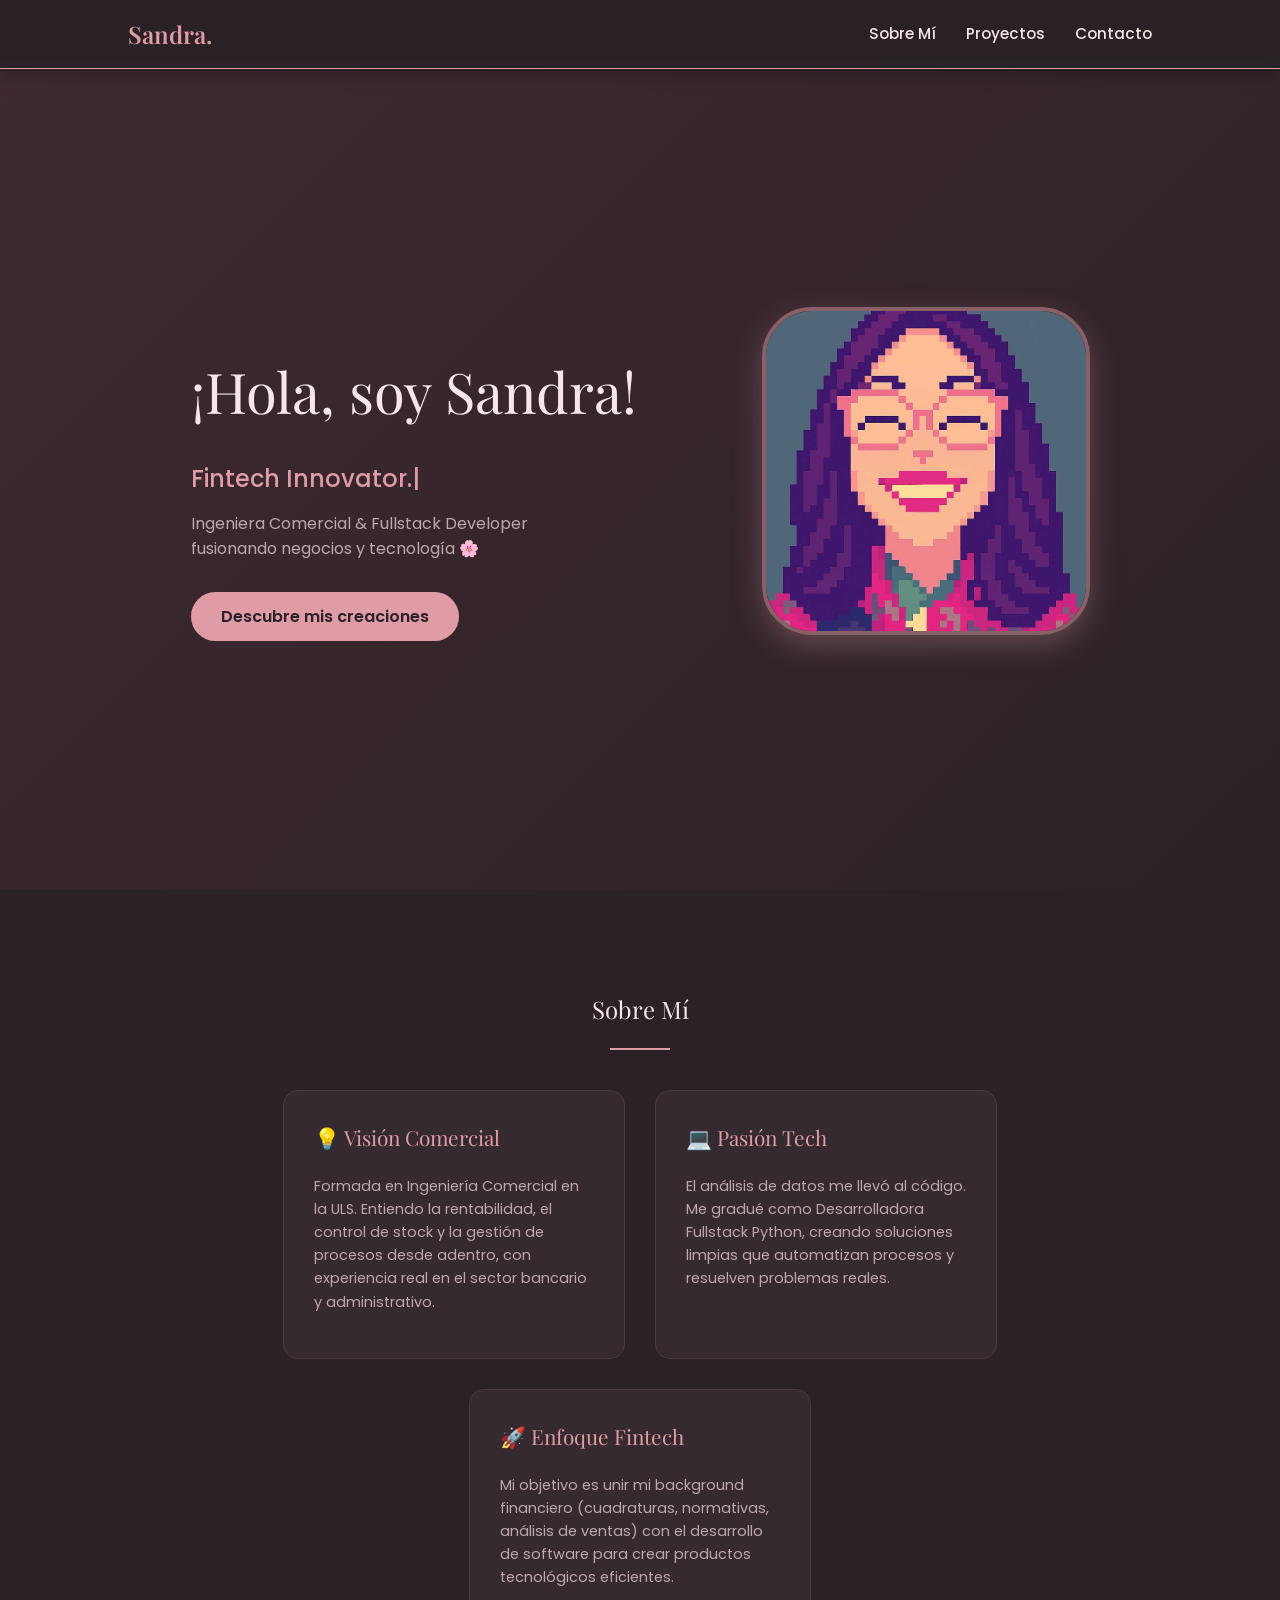
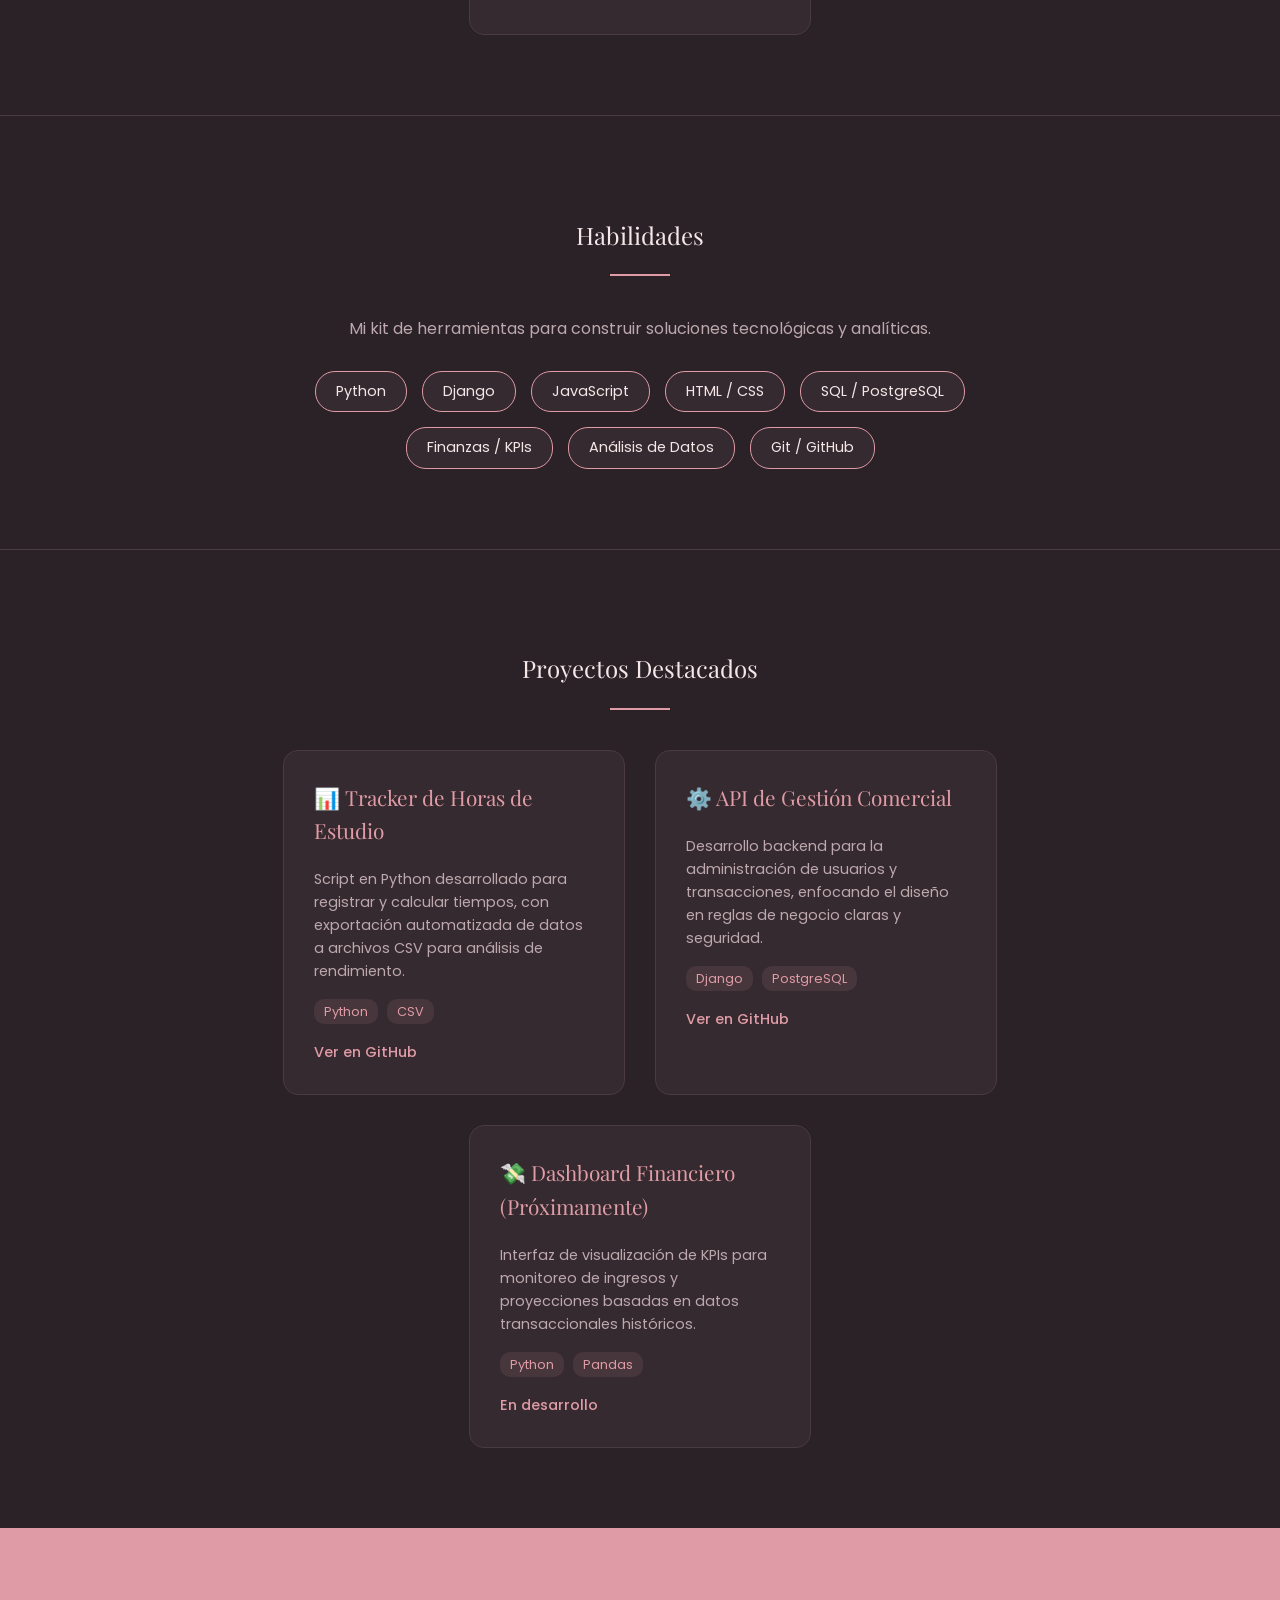
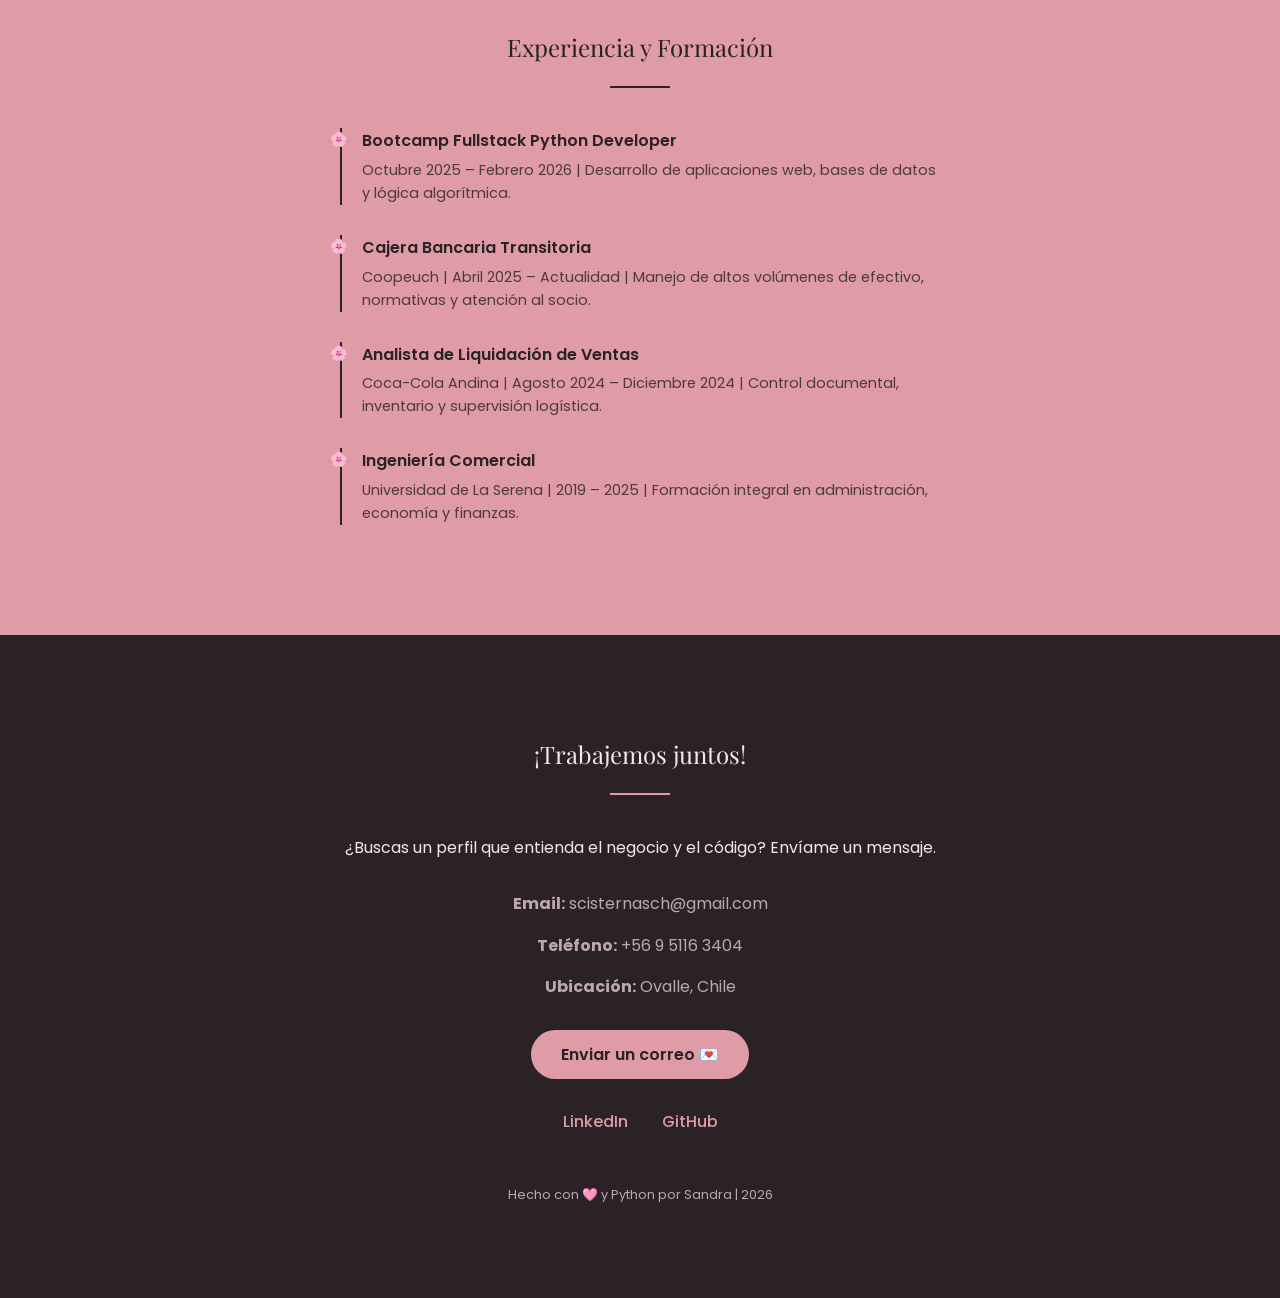
==== index.html @ 0f40a3d9 "portafolio actualizacion" ====
<!DOCTYPE html>
<html lang="es">
<head>
    <meta charset="UTF-8">
    <meta name="viewport" content="width=device-width, initial-scale=1.0">
    <title>Sandra Cisternas | Portafolio</title>
    <link rel="stylesheet" href="style.css">
    <link href="https://fonts.googleapis.com/css2?family=Playfair+Display:ital,wght@0,400;0,600;1,400&family=Poppins:wght@300;400;500&display=swap" rel="stylesheet">
</head>
<body>

    <nav class="navbar">
        <div class="nav-logo">Sandra.</div>
        <ul class="nav-links">
            <li><a href="#sobre-mi">Sobre Mí</a></li>
            <li><a href="#proyectos">Proyectos</a></li>
            <li><a href="#contacto">Contacto</a></li>
        </ul>
    </nav>

    <header class="hero">
        <div class="hero-text">
            <h1>¡Hola, soy Sandra!</h1>
            <p class="typewriter-container">
                <span id="typewriter-text"></span><span class="cursor">|</span>
            </p>
            <p class="subtitle">Ingeniera Comercial & Fullstack Developer fusionando negocios y tecnología 🌸</p>
            <a href="#proyectos" class="btn">Descubre mis creaciones</a>
        </div>
        <div class="hero-img-container">
            <img src="perfil github.jpg" alt="Sandra Pixel Art" class="hero-img">
        </div>
    </header>

    <section id="sobre-mi" class="about">
        <h2>Sobre Mí</h2>
        <div class="divider"></div>
        <div class="cards-container">
            <div class="card">
                <h3>💡 Visión Comercial</h3>
                <p>Formada en Ingeniería Comercial en la ULS. Entiendo la rentabilidad, el control de stock y la gestión de procesos desde adentro, con experiencia real en el sector bancario y administrativo.</p>
            </div>
            <div class="card">
                <h3>💻 Pasión Tech</h3>
                <p>El análisis de datos me llevó al código. Me gradué como Desarrolladora Fullstack Python, creando soluciones limpias que automatizan procesos y resuelven problemas reales.</p>
            </div>
            <div class="card">
                <h3>🚀 Enfoque Fintech</h3>
                <p>Mi objetivo es unir mi background financiero (cuadraturas, normativas, análisis de ventas) con el desarrollo de software para crear productos tecnológicos eficientes.</p>
            </div>
        </div>
    </section>

    <section class="skills">
        <h2>Habilidades</h2>
        <div class="divider"></div>
        <p class="skills-desc">Mi kit de herramientas para construir soluciones tecnológicas y analíticas.</p>
        <div class="tags-container">
            <span class="tag">Python</span>
            <span class="tag">Django</span>
            <span class="tag">JavaScript</span>
            <span class="tag">HTML / CSS</span>
            <span class="tag">SQL / PostgreSQL</span>
            <span class="tag">Finanzas / KPIs</span>
            <span class="tag">Análisis de Datos</span>
            <span class="tag">Git / GitHub</span>
        </div>
    </section>

    <section id="proyectos" class="projects">
        <h2>Proyectos Destacados</h2>
        <div class="divider"></div>
        <div class="cards-container">
            <div class="card project-card">
                <h3>📊 Tracker de Horas de Estudio</h3>
                <p>Script en Python desarrollado para registrar y calcular tiempos, con exportación automatizada de datos a archivos CSV para análisis de rendimiento.</p>
                <div class="tech-tags">
                    <span>Python</span> <span>CSV</span>
                </div>
                <a href="https://github.com/Sandriiwiis" target="_blank" class="btn-small">Ver en GitHub</a>
            </div>
            <div class="card project-card">
                <h3>⚙️ API de Gestión Comercial</h3>
                <p>Desarrollo backend para la administración de usuarios y transacciones, enfocando el diseño en reglas de negocio claras y seguridad.</p>
                <div class="tech-tags">
                    <span>Django</span> <span>PostgreSQL</span>
                </div>
                <a href="https://github.com/Sandriiwiis" target="_blank" class="btn-small">Ver en GitHub</a>
            </div>
            <div class="card project-card">
                <h3>💸 Dashboard Financiero (Próximamente)</h3>
                <p>Interfaz de visualización de KPIs para monitoreo de ingresos y proyecciones basadas en datos transaccionales históricos.</p>
                <div class="tech-tags">
                    <span>Python</span> <span>Pandas</span>
                </div>
                <a href="https://github.com/Sandriiwiis" target="_blank" class="btn-small">En desarrollo</a>
            </div>
        </div>
    </section>

    <section class="experience">
        <h2>Experiencia y Formación</h2>
        <div class="divider-light"></div>
        <div class="timeline">
            <div class="timeline-item">
                <h4>Bootcamp Fullstack Python Developer</h4>
                <p>Octubre 2025 – Febrero 2026 | Desarrollo de aplicaciones web, bases de datos y lógica algorítmica.</p>
            </div>
            <div class="timeline-item">
                <h4>Cajera Bancaria Transitoria</h4>
                <p>Coopeuch | Abril 2025 – Actualidad | Manejo de altos volúmenes de efectivo, normativas y atención al socio.</p>
            </div>
            <div class="timeline-item">
                <h4>Analista de Liquidación de Ventas</h4>
                <p>Coca-Cola Andina | Agosto 2024 – Diciembre 2024 | Control documental, inventario y supervisión logística.</p>
            </div>
            <div class="timeline-item">
                <h4>Ingeniería Comercial</h4>
                <p>Universidad de La Serena | 2019 – 2025 | Formación integral en administración, economía y finanzas.</p>
            </div>
        </div>
    </section>

    <section id="contacto" class="contact">
        <h2>¡Trabajemos juntos!</h2>
        <div class="divider"></div>
        <p>¿Buscas un perfil que entienda el negocio y el código? Envíame un mensaje.</p>
        <div class="contact-info">
            <p><strong>Email:</strong> scisternasch@gmail.com</p>
            <p><strong>Teléfono:</strong> +56 9 5116 3404</p>
            <p><strong>Ubicación:</strong> Ovalle, Chile</p>
        </div>
        <a href="mailto:scisternasch@gmail.com" class="btn">Enviar un correo 💌</a>
        
        <div class="social-links">
            <a href="https://www.linkedin.com/in/sandra-cisternas-chinga-566505119/" target="_blank">LinkedIn</a>
            <a href="https://github.com/Sandriiwiis" target="_blank">GitHub</a>
        </div>
        <p class="footer-note">Hecho con 🩷 y Python por Sandra | 2026</p>
    </section>

    <script src="script.js"></script>
</body>
</html>
---- style.css ----
/* Paleta de colores inspirada en la referencia */
:root {
    --bg-dark: #2a2226; /* Fondo principal oscuro */
    --bg-section: #352a2f; /* Fondo de tarjetas */
    --bg-pink: #df9ba6; /* Rosado pastel para secciones destacadas */
    --text-light: #f5e6e8;
    --text-muted: #bda8ae;
    --primary: #df9ba6;
    --primary-hover: #c9828d;
}

body {
    margin: 0;
    font-family: 'Poppins', sans-serif;
    background-color: var(--bg-dark);
    color: var(--text-light);
    line-height: 1.6;
}

h1, h2, h3 {
    font-family: 'Playfair Display', serif;
    font-weight: 400;
}

.divider {
    width: 60px;
    height: 2px;
    background-color: var(--primary);
    margin: 10px auto 40px;
}

.divider-light {
    width: 60px;
    height: 2px;
    background-color: var(--bg-dark);
    margin: 10px auto 40px;
}

/* Barra de Navegación */
.navbar {
    display: flex;
    justify-content: space-between;
    align-items: center;
    padding: 15px 10%;
    background-color: rgba(42, 34, 38, 0.95); 
    position: fixed; 
    top: 0;
    left: 0;
    width: 100%;
    box-sizing: border-box;
    z-index: 1000; 
    box-shadow: 0 4px 15px rgba(0, 0, 0, 0.3);
    border-bottom: 1px solid var(--primary); 
}

.nav-logo {
    font-family: 'Playfair Display', serif;
    font-size: 1.5em;
    color: var(--primary);
    font-weight: 600;
}

.nav-links {
    list-style: none;
    display: flex;
    gap: 30px;
    margin: 0;
    padding: 0;
}

.nav-links a {
    color: var(--text-light);
    text-decoration: none;
    font-weight: 500;
    transition: color 0.3s;
    font-size: 0.95em;
}

.nav-links a:hover {
    color: var(--primary);
}

/* Hero Section (Unificado con el margen para la barra) */
.hero {
    margin-top: 60px; /* Evita que la barra tape el contenido */
    display: flex;
    justify-content: space-around;
    align-items: center;
    padding: 100px 10%;
    background: linear-gradient(135deg, #402931 0%, var(--bg-dark) 100%);
    min-height: 70vh;
}

.hero-text h1 {
    font-size: 3.5em;
    margin-bottom: 10px;
}

.typewriter-container {
    font-size: 1.5em;
    color: var(--primary);
    font-weight: 500;
    margin-bottom: 10px;
    height: 35px; 
}

.cursor {
    animation: blink 0.8s infinite;
}

@keyframes blink {
    0%, 100% { opacity: 1; }
    50% { opacity: 0; }
}

.subtitle {
    color: var(--text-muted);
    margin-bottom: 30px;
    max-width: 400px;
}

/* Imagen de la hero con efecto redondeado "cute" */
.hero-img {
    width: 320px; 
    height: 320px; 
    border-radius: 50px; 
    box-shadow: 0 10px 30px rgba(223, 155, 166, 0.3);
    border: 4px solid #df9ba680; 
    object-fit: cover; 
    transition: transform 0.3s ease, box-shadow 0.3s ease;
}

.hero-img:hover {
    transform: scale(1.03); 
    box-shadow: 0 15px 40px rgba(223, 155, 166, 0.5); 
}

.btn {
    background-color: var(--primary);
    color: var(--bg-dark);
    padding: 12px 30px;
    text-decoration: none;
    border-radius: 25px;
    font-weight: 600;
    transition: background 0.3s;
    display: inline-block;
}

.btn:hover { background-color: var(--primary-hover); }

/* Layout de Tarjetas Común */
section {
    padding: 80px 10%;
    text-align: center;
}

.cards-container {
    display: flex;
    gap: 30px;
    justify-content: center;
    flex-wrap: wrap;
}

.card {
    background-color: var(--bg-section);
    padding: 30px;
    border-radius: 15px;
    width: 280px;
    border: 1px solid #4a3a41;
    text-align: left;
    transition: transform 0.3s;
}

.card:hover { transform: translateY(-5px); }
.card h3 { color: var(--primary); font-size: 1.3em; margin-top: 0; }
.card p { color: var(--text-muted); font-size: 0.9em; }

/* Skills */
.skills { border-top: 1px solid #4a3a41; border-bottom: 1px solid #4a3a41; }
.skills-desc { color: var(--text-muted); margin-bottom: 30px; }
.tags-container {
    display: flex;
    justify-content: center;
    gap: 15px;
    flex-wrap: wrap;
    max-width: 800px;
    margin: 0 auto;
}
.tag {
    background-color: var(--bg-section);
    border: 1px solid var(--primary);
    color: var(--text-light);
    padding: 8px 20px;
    border-radius: 20px;
    font-size: 0.9em;
}

/* Proyectos (usa estilos de .card) */
.tech-tags { margin: 15px 0; }
.tech-tags span {
    font-size: 0.8em;
    color: var(--primary);
    background: rgba(223, 155, 166, 0.1);
    padding: 4px 10px;
    border-radius: 10px;
    margin-right: 5px;
}
.btn-small { color: var(--primary); text-decoration: none; font-weight: 500; font-size: 0.9em; }
.btn-small:hover { text-decoration: underline; }

/* Experiencia (Pink Background) */
.experience {
    background-color: var(--bg-pink);
    color: var(--bg-dark);
}
.experience h2 { color: var(--bg-dark); }
.timeline {
    max-width: 600px;
    margin: 0 auto;
    text-align: left;
}
.timeline-item {
    border-left: 2px solid var(--bg-dark);
    padding-left: 20px;
    position: relative;
    margin-bottom: 30px;
}
.timeline-item::before {
    content: '🌸';
    position: absolute;
    left: -12px;
    top: 0;
    font-size: 14px;
}
.timeline-item h4 { margin: 0 0 5px; font-family: 'Poppins', sans-serif; font-weight: 600; }
.timeline-item p { margin: 0; font-size: 0.9em; opacity: 0.8; }

/* Contacto */
.contact-info { margin: 30px 0; color: var(--text-muted); }
.social-links { margin: 30px 0; }
.social-links a {
    color: var(--primary);
    text-decoration: none;
    margin: 0 15px;
    font-weight: 500;
}
.footer-note { font-size: 0.8em; color: var(--text-muted); margin-top: 50px; }

/* Responsive básico */
@media (max-width: 768px) {
    .hero { flex-direction: column; text-align: center; }
    .hero-text { margin-bottom: 40px; }
    .hero-img { width: 200px; height: 200px; }
}
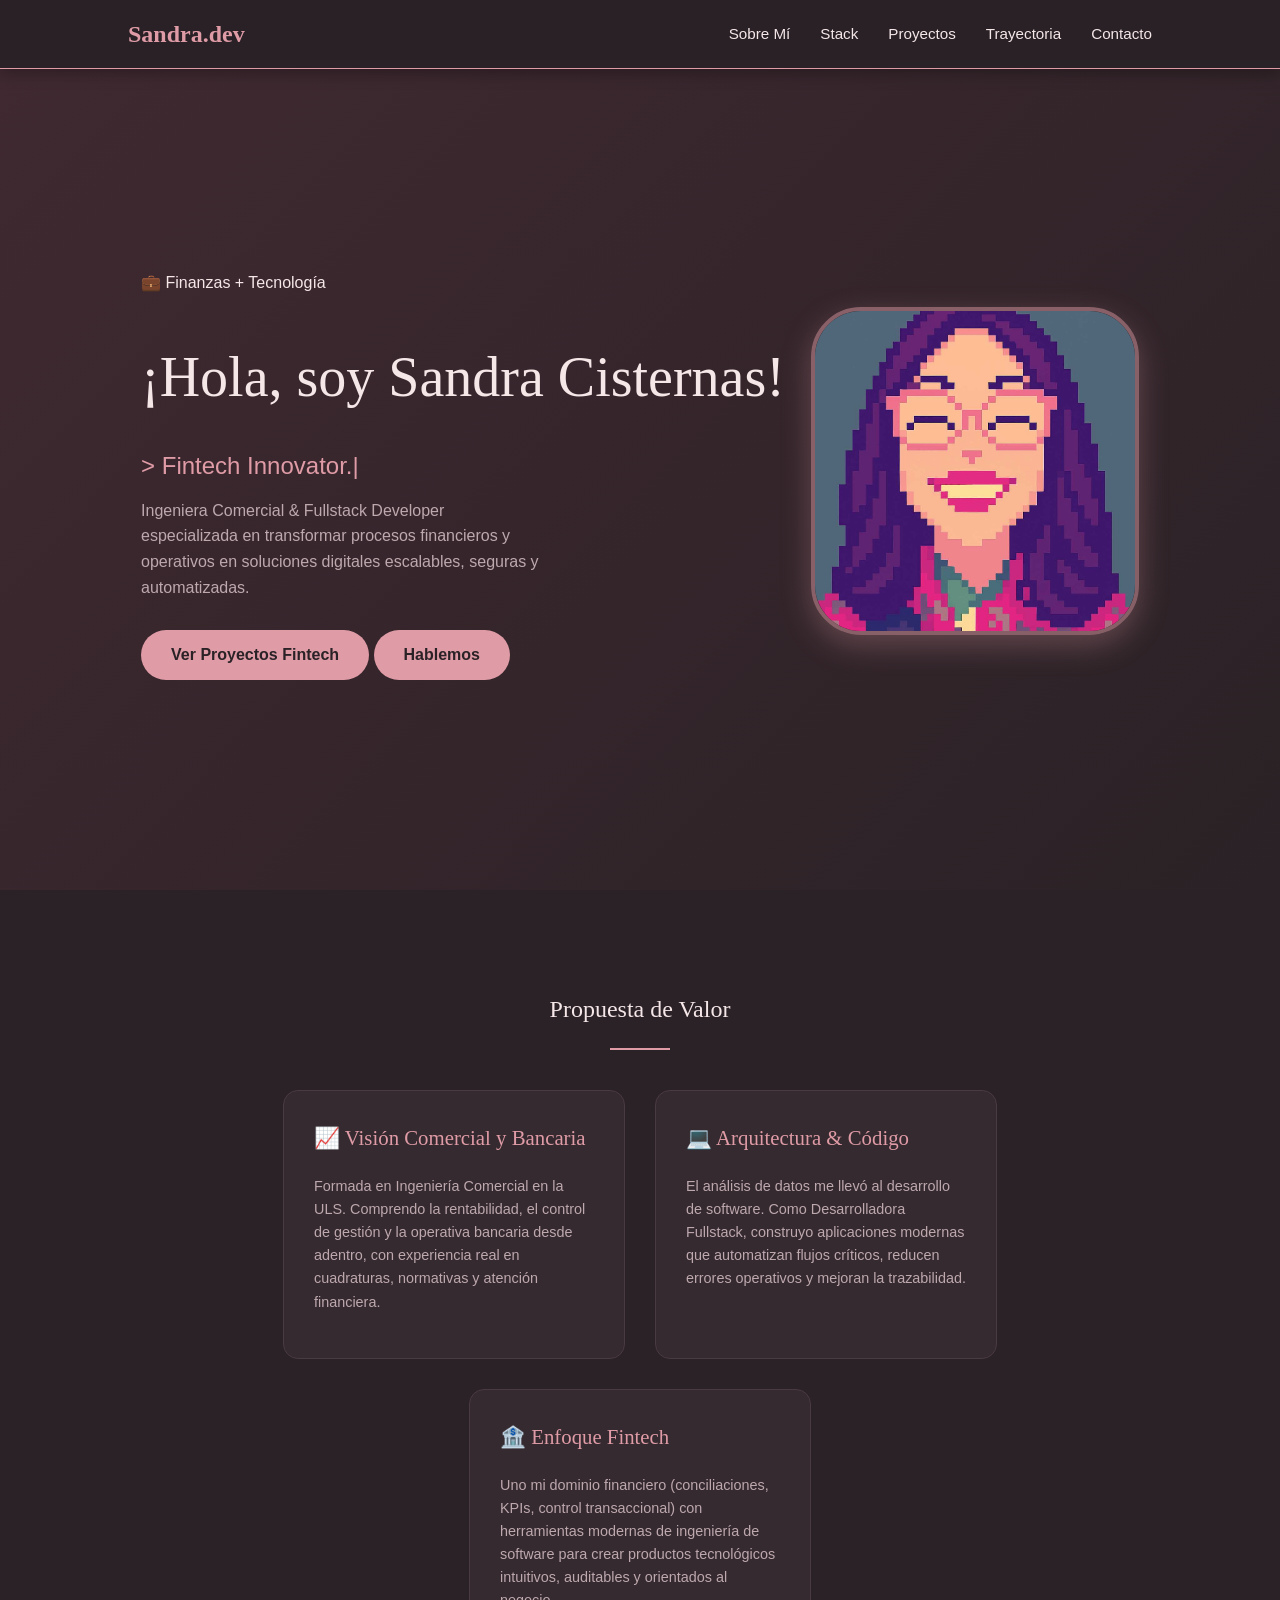
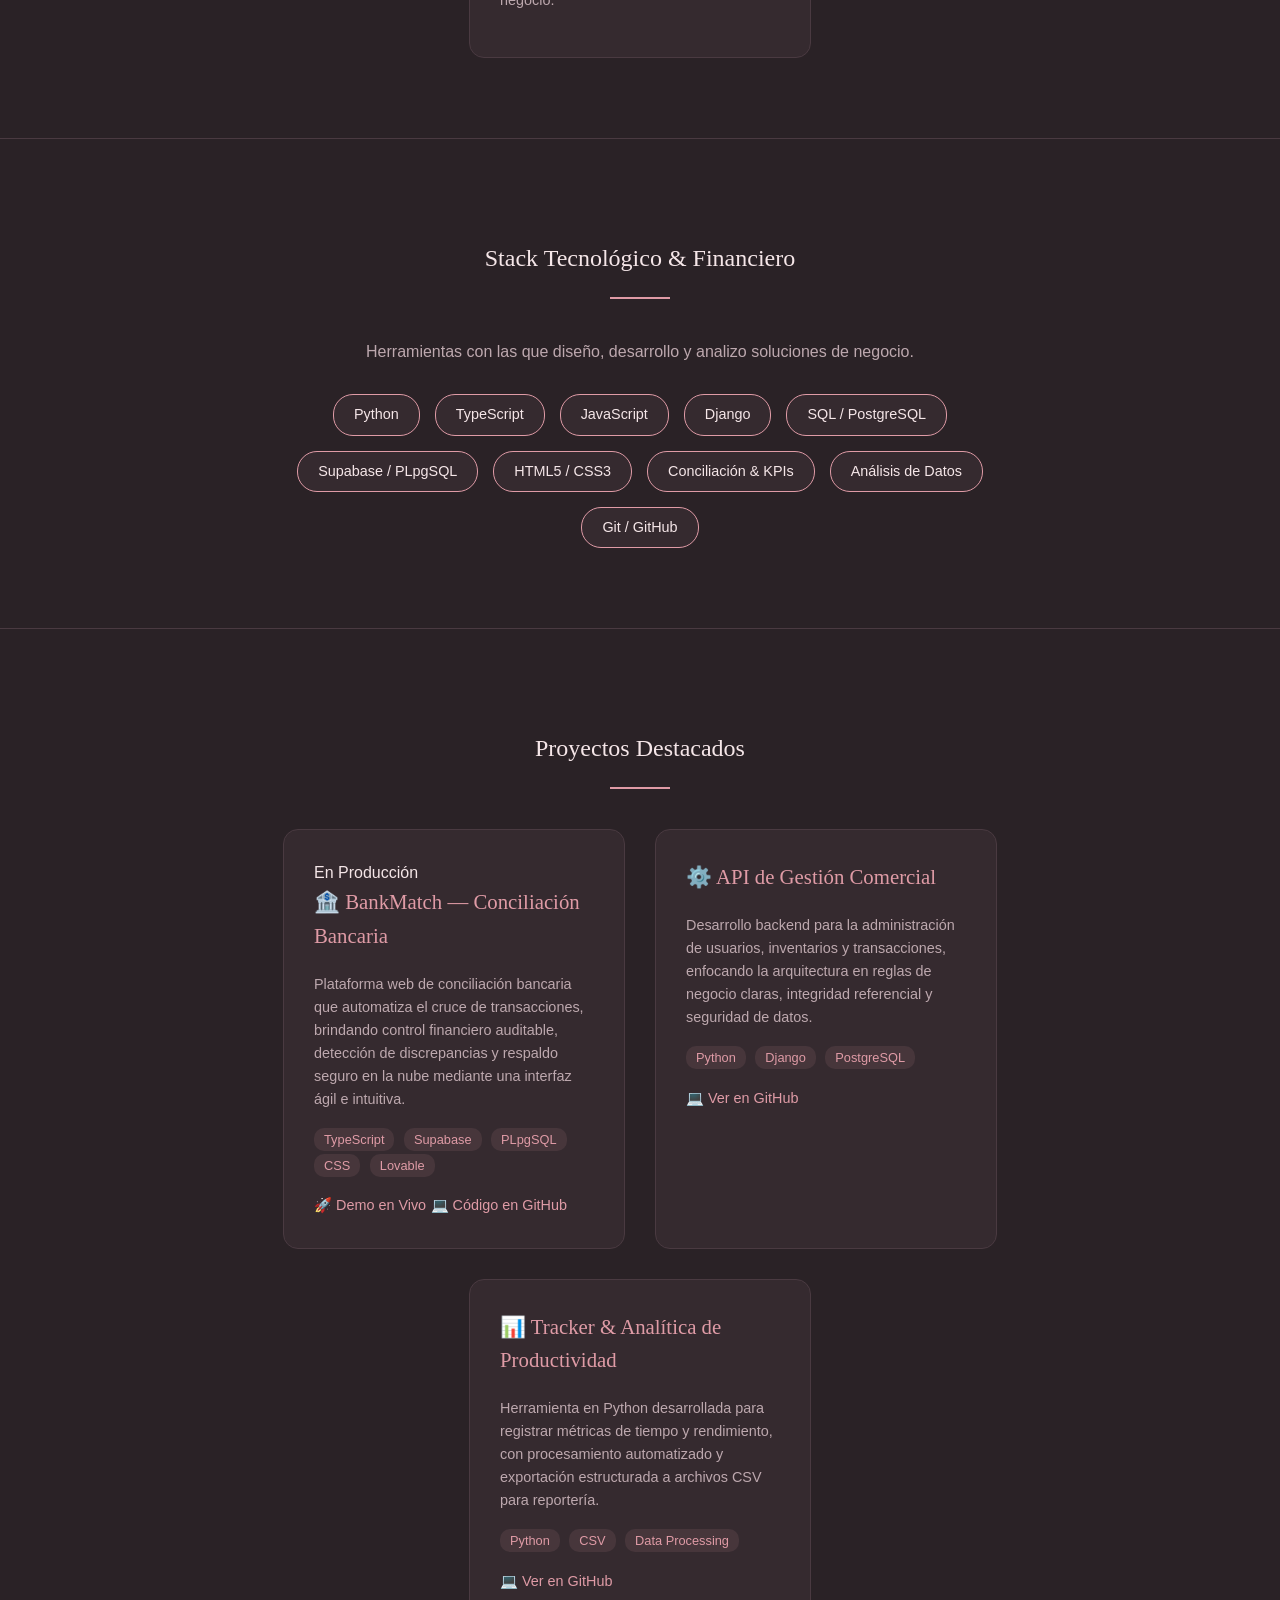
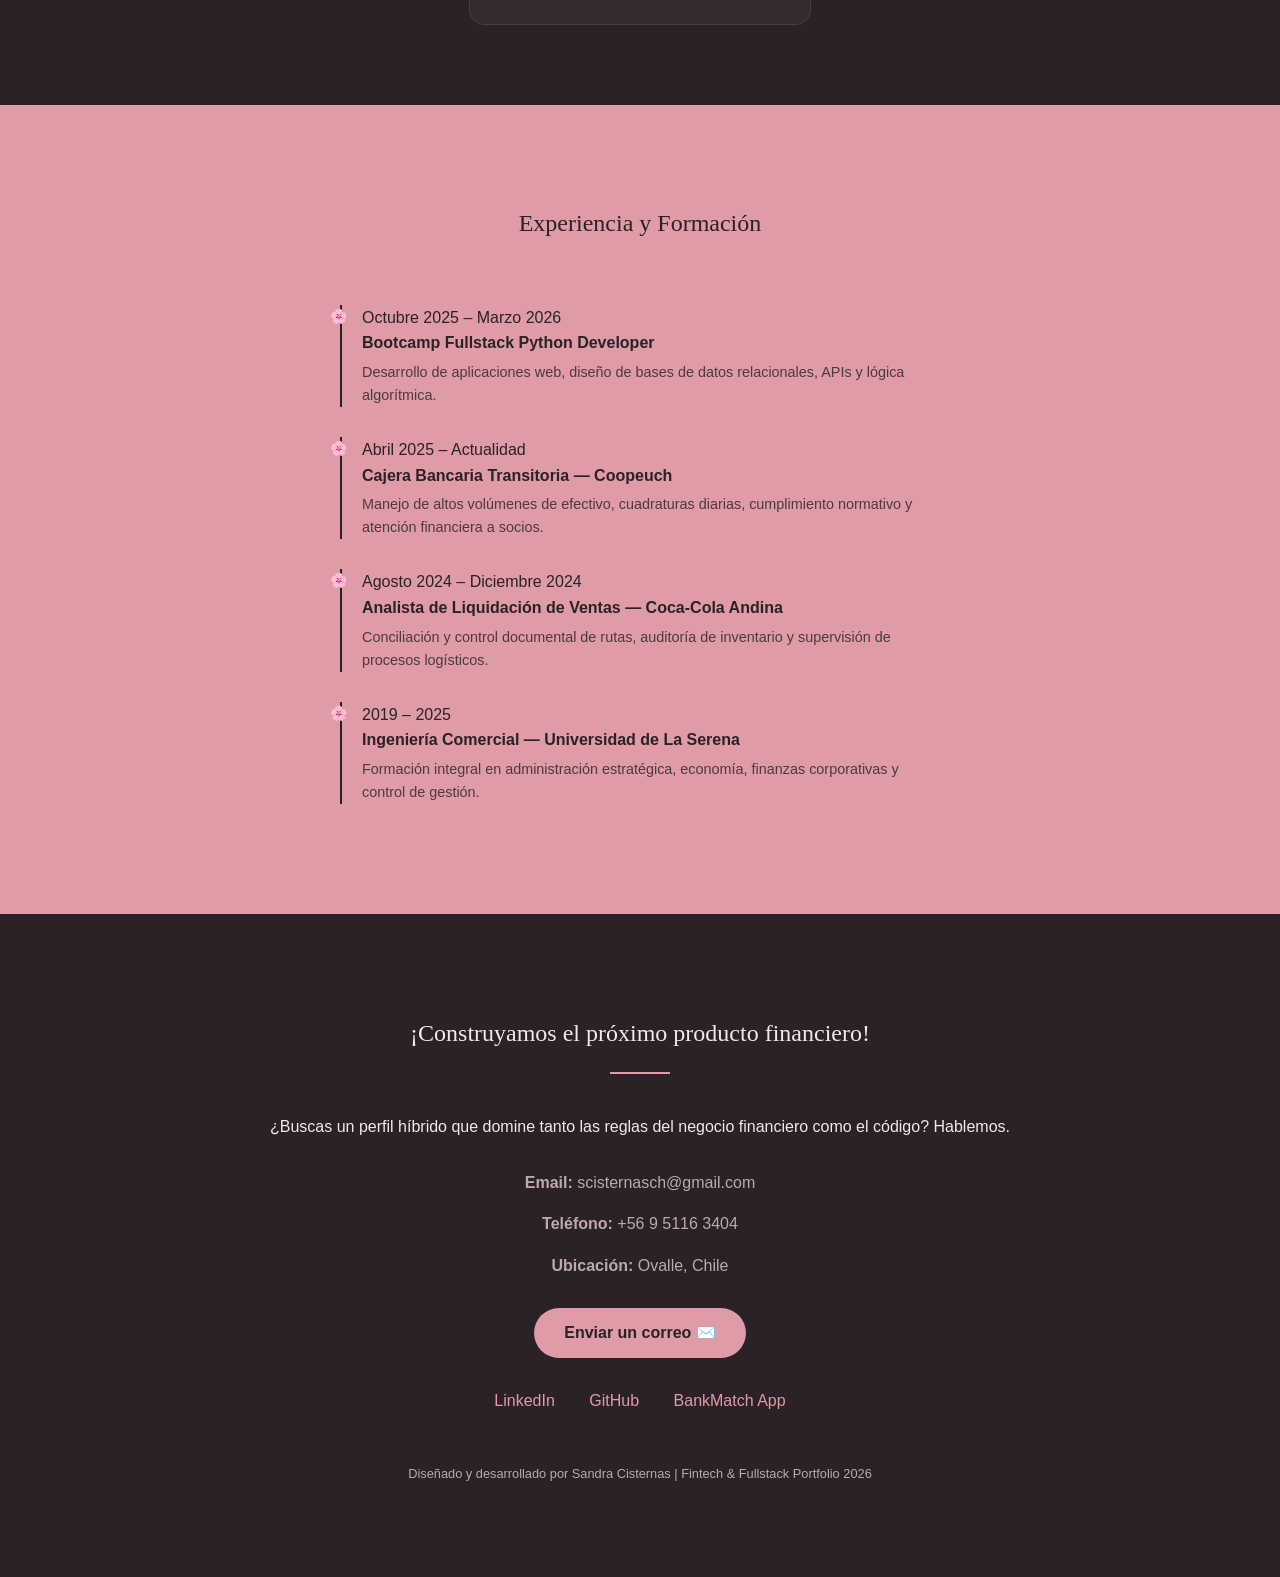
==== commit 1e4dd163: "Revise portfolio content and structure for clarity Updated the portfolio to reflect a focus on Finte" ====
--- a/index.html
+++ b/index.html
@@ -3,65 +3,73 @@
 <head>
     <meta charset="UTF-8">
     <meta name="viewport" content="width=device-width, initial-scale=1.0">
-    <title>Sandra Cisternas | Portafolio</title>
+    <title>Sandra Cisternas | Fintech & Fullstack Developer</title>
     <link rel="stylesheet" href="style.css">
-    <link href="https://fonts.googleapis.com/css2?family=Playfair+Display:ital,wght@0,400;0,600;1,400&family=Poppins:wght@300;400;500&display=swap" rel="stylesheet">
+    <link href="https://fonts.googleapis.com/css2?family=JetBrains+Mono:wght@400;500&family=Plus+Jakarta+Sans:wght@300;400;500;600;700&display=swap" rel="stylesheet">
 </head>
 <body>
 
     <nav class="navbar">
-        <div class="nav-logo">Sandra.</div>
+        <div class="nav-logo">Sandra<span>.dev</span></div>
         <ul class="nav-links">
             <li><a href="#sobre-mi">Sobre Mí</a></li>
+            <li><a href="#habilidades">Stack</a></li>
             <li><a href="#proyectos">Proyectos</a></li>
-            <li><a href="#contacto">Contacto</a></li>
+            <li><a href="#experiencia">Trayectoria</a></li>
+            <li><a href="#contacto" class="nav-cta">Contacto</a></li>
         </ul>
     </nav>
 
     <header class="hero">
         <div class="hero-text">
-            <h1>¡Hola, soy Sandra!</h1>
+            <span class="hero-badge">💼 Finanzas + Tecnología</span>
+            <h1>¡Hola, soy Sandra Cisternas!</h1>
             <p class="typewriter-container">
-                <span id="typewriter-text"></span><span class="cursor">|</span>
+                <span class="prompt">&gt;</span> <span id="typewriter-text"></span><span class="cursor">|</span>
             </p>
-            <p class="subtitle">Ingeniera Comercial & Fullstack Developer fusionando negocios y tecnología 🌸</p>
-            <a href="#proyectos" class="btn">Descubre mis creaciones</a>
+            <p class="subtitle">Ingeniera Comercial & Fullstack Developer especializada en transformar procesos financieros y operativos en soluciones digitales escalables, seguras y automatizadas.</p>
+            <div class="hero-buttons">
+                <a href="#proyectos" class="btn btn-primary">Ver Proyectos Fintech</a>
+                <a href="#contacto" class="btn btn-outline">Hablemos</a>
+            </div>
         </div>
         <div class="hero-img-container">
-            <img src="perfil github.jpg" alt="Sandra Pixel Art" class="hero-img">
+            <img src="perfil github.jpg" alt="Sandra Cisternas" class="hero-img">
         </div>
     </header>
 
     <section id="sobre-mi" class="about">
-        <h2>Sobre Mí</h2>
+        <h2>Propuesta de Valor</h2>
         <div class="divider"></div>
         <div class="cards-container">
             <div class="card">
-                <h3>💡 Visión Comercial</h3>
-                <p>Formada en Ingeniería Comercial en la ULS. Entiendo la rentabilidad, el control de stock y la gestión de procesos desde adentro, con experiencia real en el sector bancario y administrativo.</p>
+                <h3>📈 Visión Comercial y Bancaria</h3>
+                <p>Formada en Ingeniería Comercial en la ULS. Comprendo la rentabilidad, el control de gestión y la operativa bancaria desde adentro, con experiencia real en cuadraturas, normativas y atención financiera.</p>
             </div>
             <div class="card">
-                <h3>💻 Pasión Tech</h3>
-                <p>El análisis de datos me llevó al código. Me gradué como Desarrolladora Fullstack Python, creando soluciones limpias que automatizan procesos y resuelven problemas reales.</p>
+                <h3>💻 Arquitectura & Código</h3>
+                <p>El análisis de datos me llevó al desarrollo de software. Como Desarrolladora Fullstack, construyo aplicaciones modernas que automatizan flujos críticos, reducen errores operativos y mejoran la trazabilidad.</p>
             </div>
             <div class="card">
-                <h3>🚀 Enfoque Fintech</h3>
-                <p>Mi objetivo es unir mi background financiero (cuadraturas, normativas, análisis de ventas) con el desarrollo de software para crear productos tecnológicos eficientes.</p>
+                <h3>🏦 Enfoque Fintech</h3>
+                <p>Uno mi dominio financiero (conciliaciones, KPIs, control transaccional) con herramientas modernas de ingeniería de software para crear productos tecnológicos intuitivos, auditables y orientados al negocio.</p>
             </div>
         </div>
     </section>
 
-    <section class="skills">
-        <h2>Habilidades</h2>
+    <section id="habilidades" class="skills">
+        <h2>Stack Tecnológico & Financiero</h2>
         <div class="divider"></div>
-        <p class="skills-desc">Mi kit de herramientas para construir soluciones tecnológicas y analíticas.</p>
+        <p class="skills-desc">Herramientas con las que diseño, desarrollo y analizo soluciones de negocio.</p>
         <div class="tags-container">
             <span class="tag">Python</span>
+            <span class="tag">TypeScript</span>
+            <span class="tag">JavaScript</span>
             <span class="tag">Django</span>
-            <span class="tag">JavaScript</span>
-            <span class="tag">HTML / CSS</span>
             <span class="tag">SQL / PostgreSQL</span>
-            <span class="tag">Finanzas / KPIs</span>
+            <span class="tag">Supabase / PLpgSQL</span>
+            <span class="tag">HTML5 / CSS3</span>
+            <span class="tag">Conciliación & KPIs</span>
             <span class="tag">Análisis de Datos</span>
             <span class="tag">Git / GitHub</span>
         </div>
@@ -71,74 +79,102 @@
         <h2>Proyectos Destacados</h2>
         <div class="divider"></div>
         <div class="cards-container">
-            <div class="card project-card">
-                <h3>📊 Tracker de Horas de Estudio</h3>
-                <p>Script en Python desarrollado para registrar y calcular tiempos, con exportación automatizada de datos a archivos CSV para análisis de rendimiento.</p>
+            
+            <!-- Proyecto Principal: BankMatch -->
+            <div class="card project-card featured-project">
+                <div class="project-badge">En Producción</div>
+                <h3>🏦 BankMatch — Conciliación Bancaria</h3>
+                <p>Plataforma web de conciliación bancaria que automatiza el cruce de transacciones, brindando control financiero auditable, detección de discrepancias y respaldo seguro en la nube mediante una interfaz ágil e intuitiva.</p>
                 <div class="tech-tags">
-                    <span>Python</span> <span>CSV</span>
+                    <span>TypeScript</span>
+                    <span>Supabase</span>
+                    <span>PLpgSQL</span>
+                    <span>CSS</span>
+                    <span>Lovable</span>
                 </div>
-                <a href="https://github.com/Sandriiwiis" target="_blank" class="btn-small">Ver en GitHub</a>
+                <div class="project-links">
+                    <a href="https://bankmatch.lovable.app/" target="_blank" class="btn-small btn-live">🚀 Demo en Vivo</a>
+                    <a href="https://github.com/Sandriiwiis/bankmatch" target="_blank" class="btn-small">💻 Código en GitHub</a>
+                </div>
             </div>
+
+            <!-- Proyecto 2 -->
             <div class="card project-card">
                 <h3>⚙️ API de Gestión Comercial</h3>
-                <p>Desarrollo backend para la administración de usuarios y transacciones, enfocando el diseño en reglas de negocio claras y seguridad.</p>
+                <p>Desarrollo backend para la administración de usuarios, inventarios y transacciones, enfocando la arquitectura en reglas de negocio claras, integridad referencial y seguridad de datos.</p>
                 <div class="tech-tags">
-                    <span>Django</span> <span>PostgreSQL</span>
+                    <span>Python</span>
+                    <span>Django</span>
+                    <span>PostgreSQL</span>
                 </div>
-                <a href="https://github.com/Sandriiwiis" target="_blank" class="btn-small">Ver en GitHub</a>
+                <div class="project-links">
+                    <a href="https://github.com/Sandriiwiis" target="_blank" class="btn-small">💻 Ver en GitHub</a>
+                </div>
             </div>
+
+            <!-- Proyecto 3 -->
             <div class="card project-card">
-                <h3>💸 Dashboard Financiero (Próximamente)</h3>
-                <p>Interfaz de visualización de KPIs para monitoreo de ingresos y proyecciones basadas en datos transaccionales históricos.</p>
+                <h3>📊 Tracker & Analítica de Productividad</h3>
+                <p>Herramienta en Python desarrollada para registrar métricas de tiempo y rendimiento, con procesamiento automatizado y exportación estructurada a archivos CSV para reportería.</p>
                 <div class="tech-tags">
-                    <span>Python</span> <span>Pandas</span>
+                    <span>Python</span>
+                    <span>CSV</span>
+                    <span>Data Processing</span>
                 </div>
-                <a href="https://github.com/Sandriiwiis" target="_blank" class="btn-small">En desarrollo</a>
+                <div class="project-links">
+                    <a href="https://github.com/Sandriiwiis" target="_blank" class="btn-small">💻 Ver en GitHub</a>
+                </div>
             </div>
+
         </div>
     </section>
 
-    <section class="experience">
+    <section id="experiencia" class="experience">
         <h2>Experiencia y Formación</h2>
-        <div class="divider-light"></div>
+        <div class="divider"></div>
         <div class="timeline">
             <div class="timeline-item">
+                <span class="timeline-date">Octubre 2025 – Marzo 2026</span>
                 <h4>Bootcamp Fullstack Python Developer</h4>
-                <p>Octubre 2025 – Febrero 2026 | Desarrollo de aplicaciones web, bases de datos y lógica algorítmica.</p>
+                <p>Desarrollo de aplicaciones web, diseño de bases de datos relacionales, APIs y lógica algorítmica.</p>
             </div>
             <div class="timeline-item">
-                <h4>Cajera Bancaria Transitoria</h4>
-                <p>Coopeuch | Abril 2025 – Actualidad | Manejo de altos volúmenes de efectivo, normativas y atención al socio.</p>
+                <span class="timeline-date">Abril 2025 – Actualidad</span>
+                <h4>Cajera Bancaria Transitoria — Coopeuch</h4>
+                <p>Manejo de altos volúmenes de efectivo, cuadraturas diarias, cumplimiento normativo y atención financiera a socios.</p>
             </div>
             <div class="timeline-item">
-                <h4>Analista de Liquidación de Ventas</h4>
-                <p>Coca-Cola Andina | Agosto 2024 – Diciembre 2024 | Control documental, inventario y supervisión logística.</p>
+                <span class="timeline-date">Agosto 2024 – Diciembre 2024</span>
+                <h4>Analista de Liquidación de Ventas — Coca-Cola Andina</h4>
+                <p>Conciliación y control documental de rutas, auditoría de inventario y supervisión de procesos logísticos.</p>
             </div>
             <div class="timeline-item">
-                <h4>Ingeniería Comercial</h4>
-                <p>Universidad de La Serena | 2019 – 2025 | Formación integral en administración, economía y finanzas.</p>
+                <span class="timeline-date">2019 – 2025</span>
+                <h4>Ingeniería Comercial — Universidad de La Serena</h4>
+                <p>Formación integral en administración estratégica, economía, finanzas corporativas y control de gestión.</p>
             </div>
         </div>
     </section>
 
     <section id="contacto" class="contact">
-        <h2>¡Trabajemos juntos!</h2>
+        <h2>¡Construyamos el próximo producto financiero!</h2>
         <div class="divider"></div>
-        <p>¿Buscas un perfil que entienda el negocio y el código? Envíame un mensaje.</p>
+        <p class="contact-subtitle">¿Buscas un perfil híbrido que domine tanto las reglas del negocio financiero como el código? Hablemos.</p>
         <div class="contact-info">
             <p><strong>Email:</strong> scisternasch@gmail.com</p>
             <p><strong>Teléfono:</strong> +56 9 5116 3404</p>
             <p><strong>Ubicación:</strong> Ovalle, Chile</p>
         </div>
-        <a href="mailto:scisternasch@gmail.com" class="btn">Enviar un correo 💌</a>
+        <a href="mailto:scisternasch@gmail.com" class="btn btn-primary">Enviar un correo ✉️</a>
         
         <div class="social-links">
             <a href="https://www.linkedin.com/in/sandra-cisternas-chinga-566505119/" target="_blank">LinkedIn</a>
             <a href="https://github.com/Sandriiwiis" target="_blank">GitHub</a>
+            <a href="https://bankmatch.lovable.app/" target="_blank">BankMatch App</a>
         </div>
-        <p class="footer-note">Hecho con 🩷 y Python por Sandra | 2026</p>
+        <p class="footer-note">Diseñado y desarrollado por Sandra Cisternas | Fintech & Fullstack Portfolio 2026</p>
     </section>
 
     <script src="script.js"></script>
 </body>
-</html>+</html>
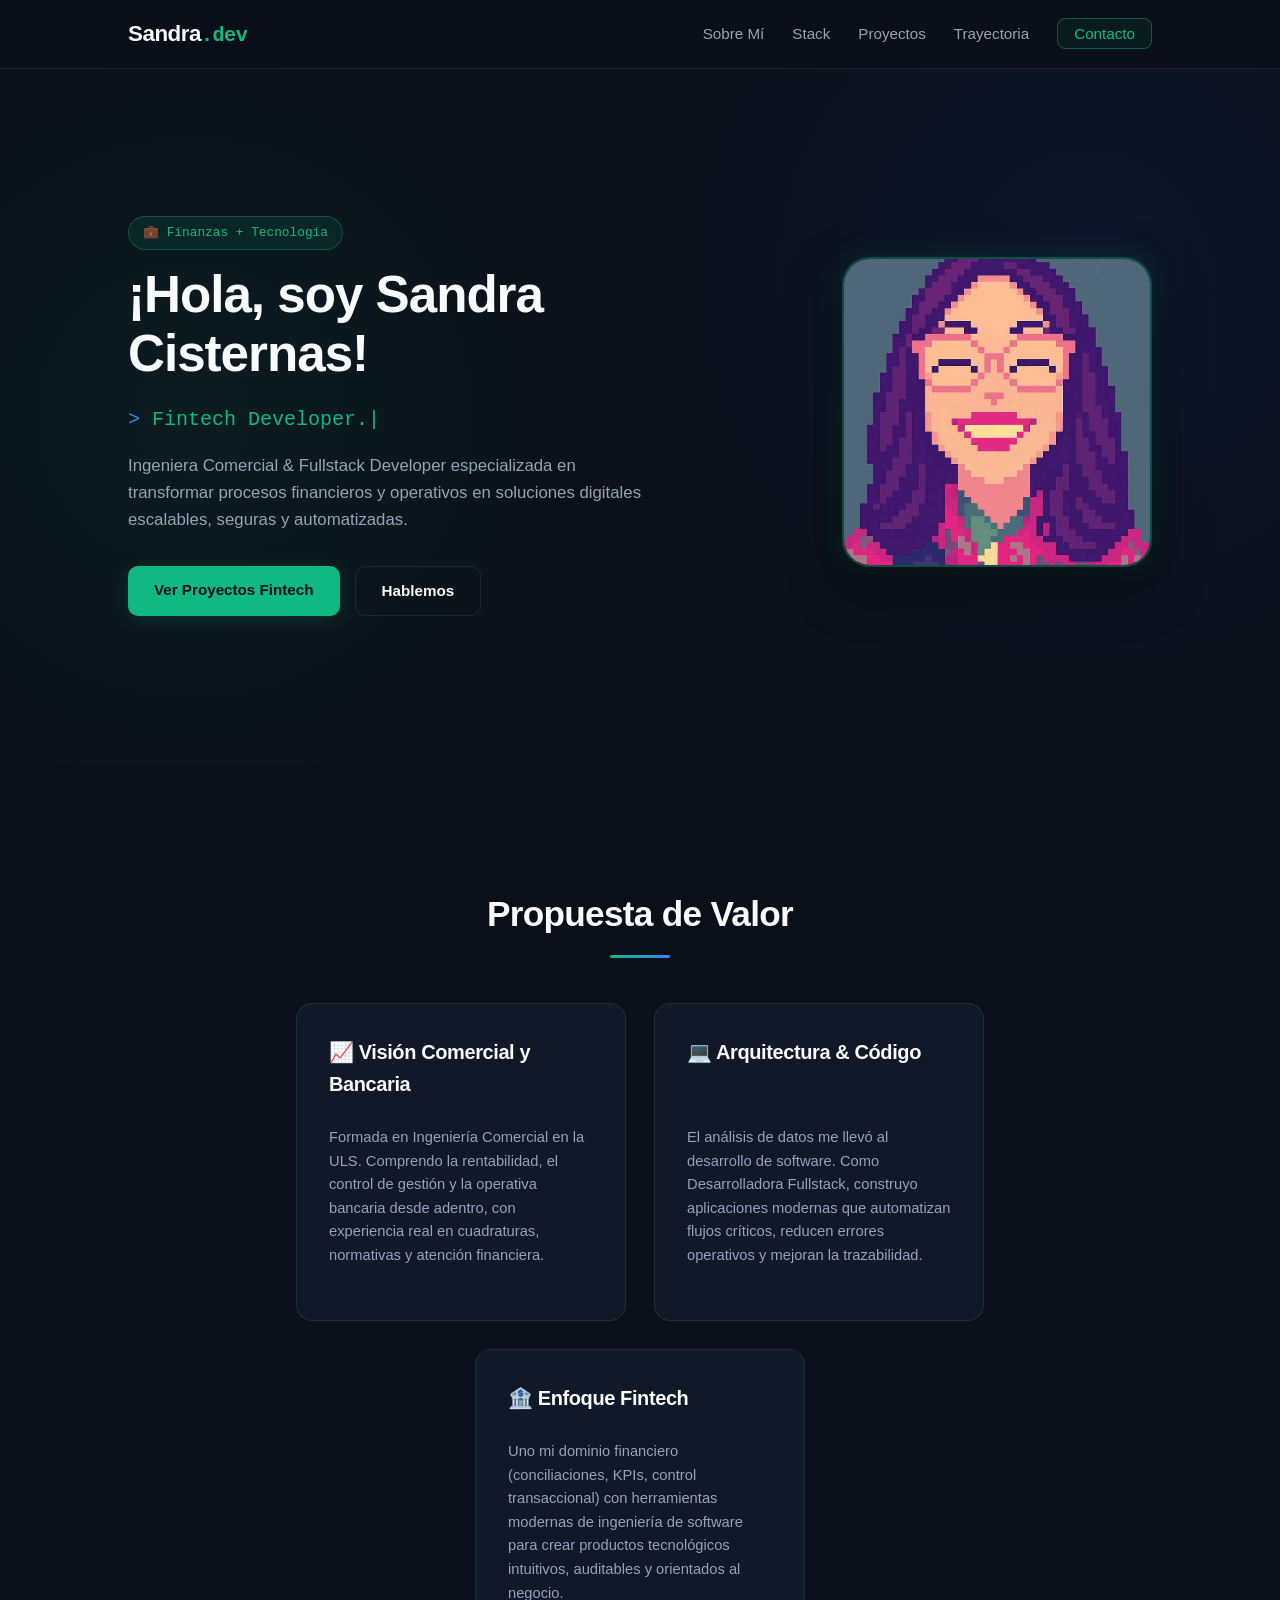
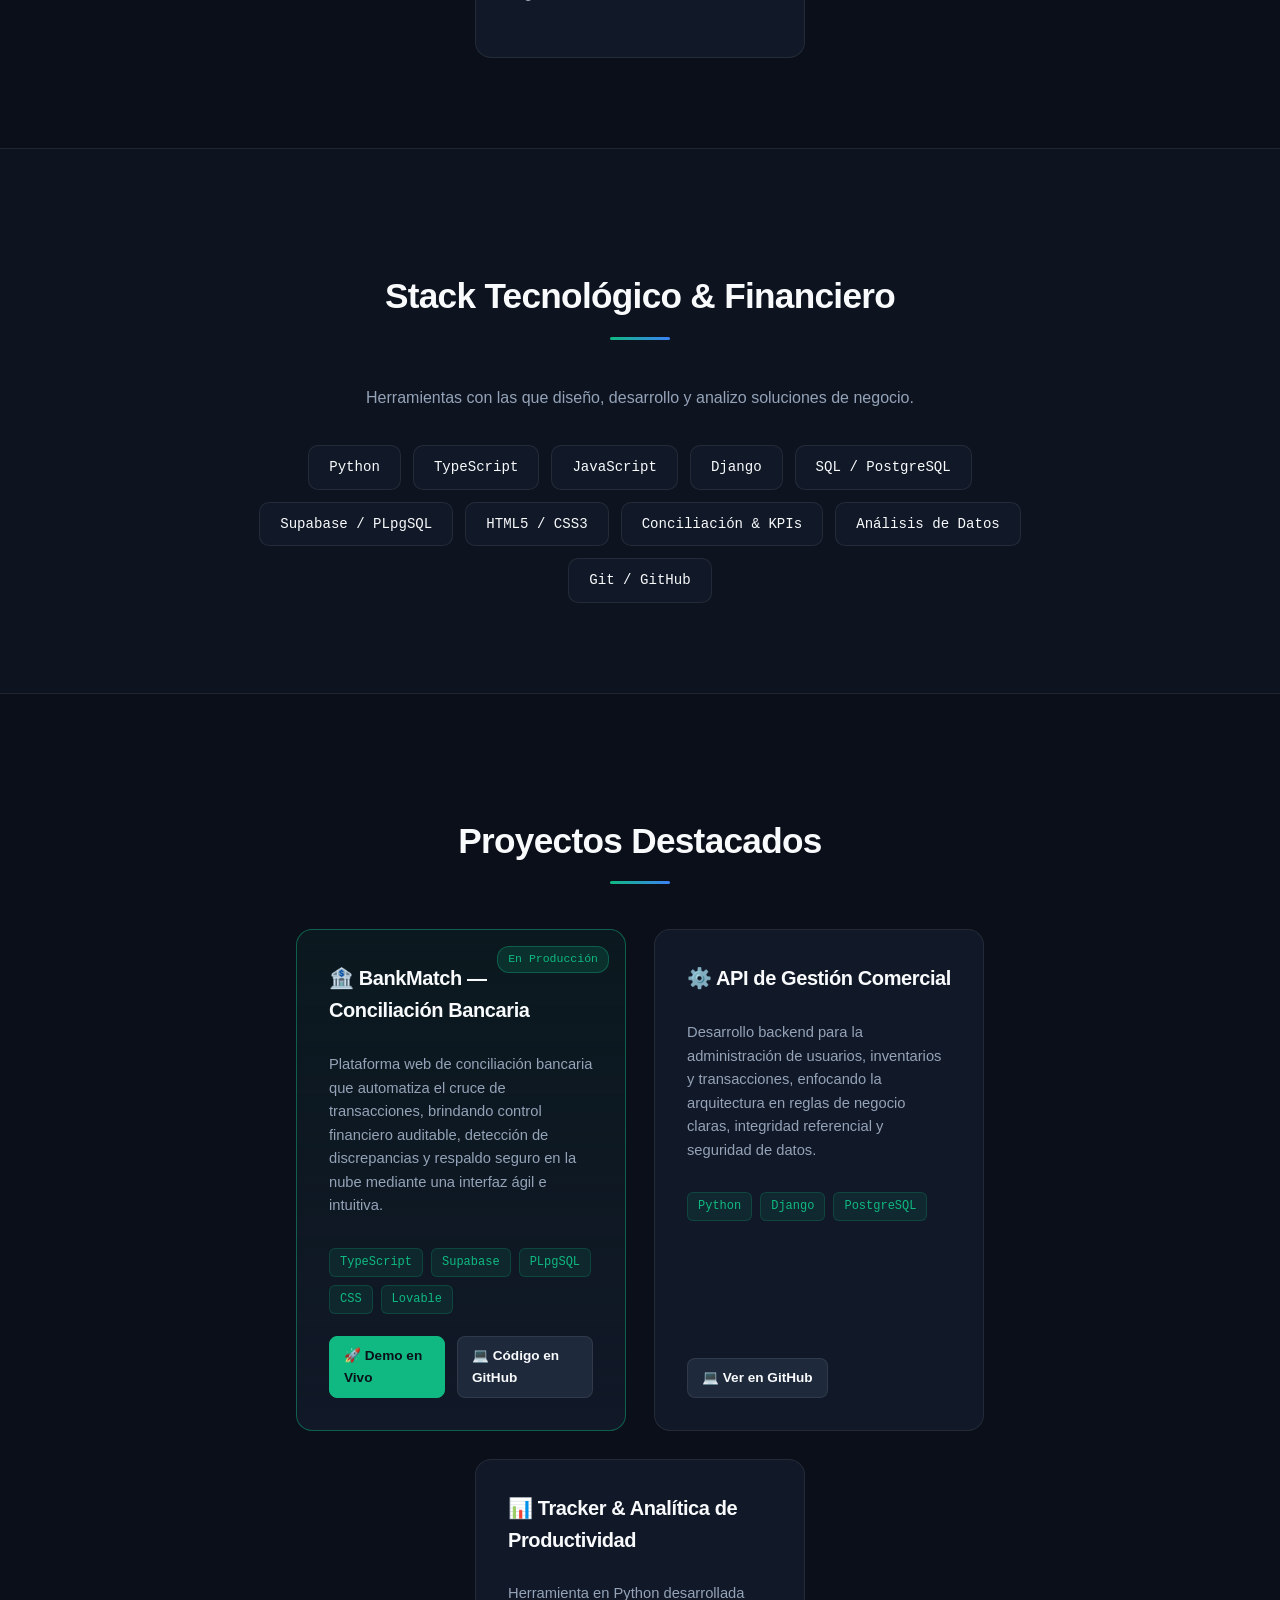
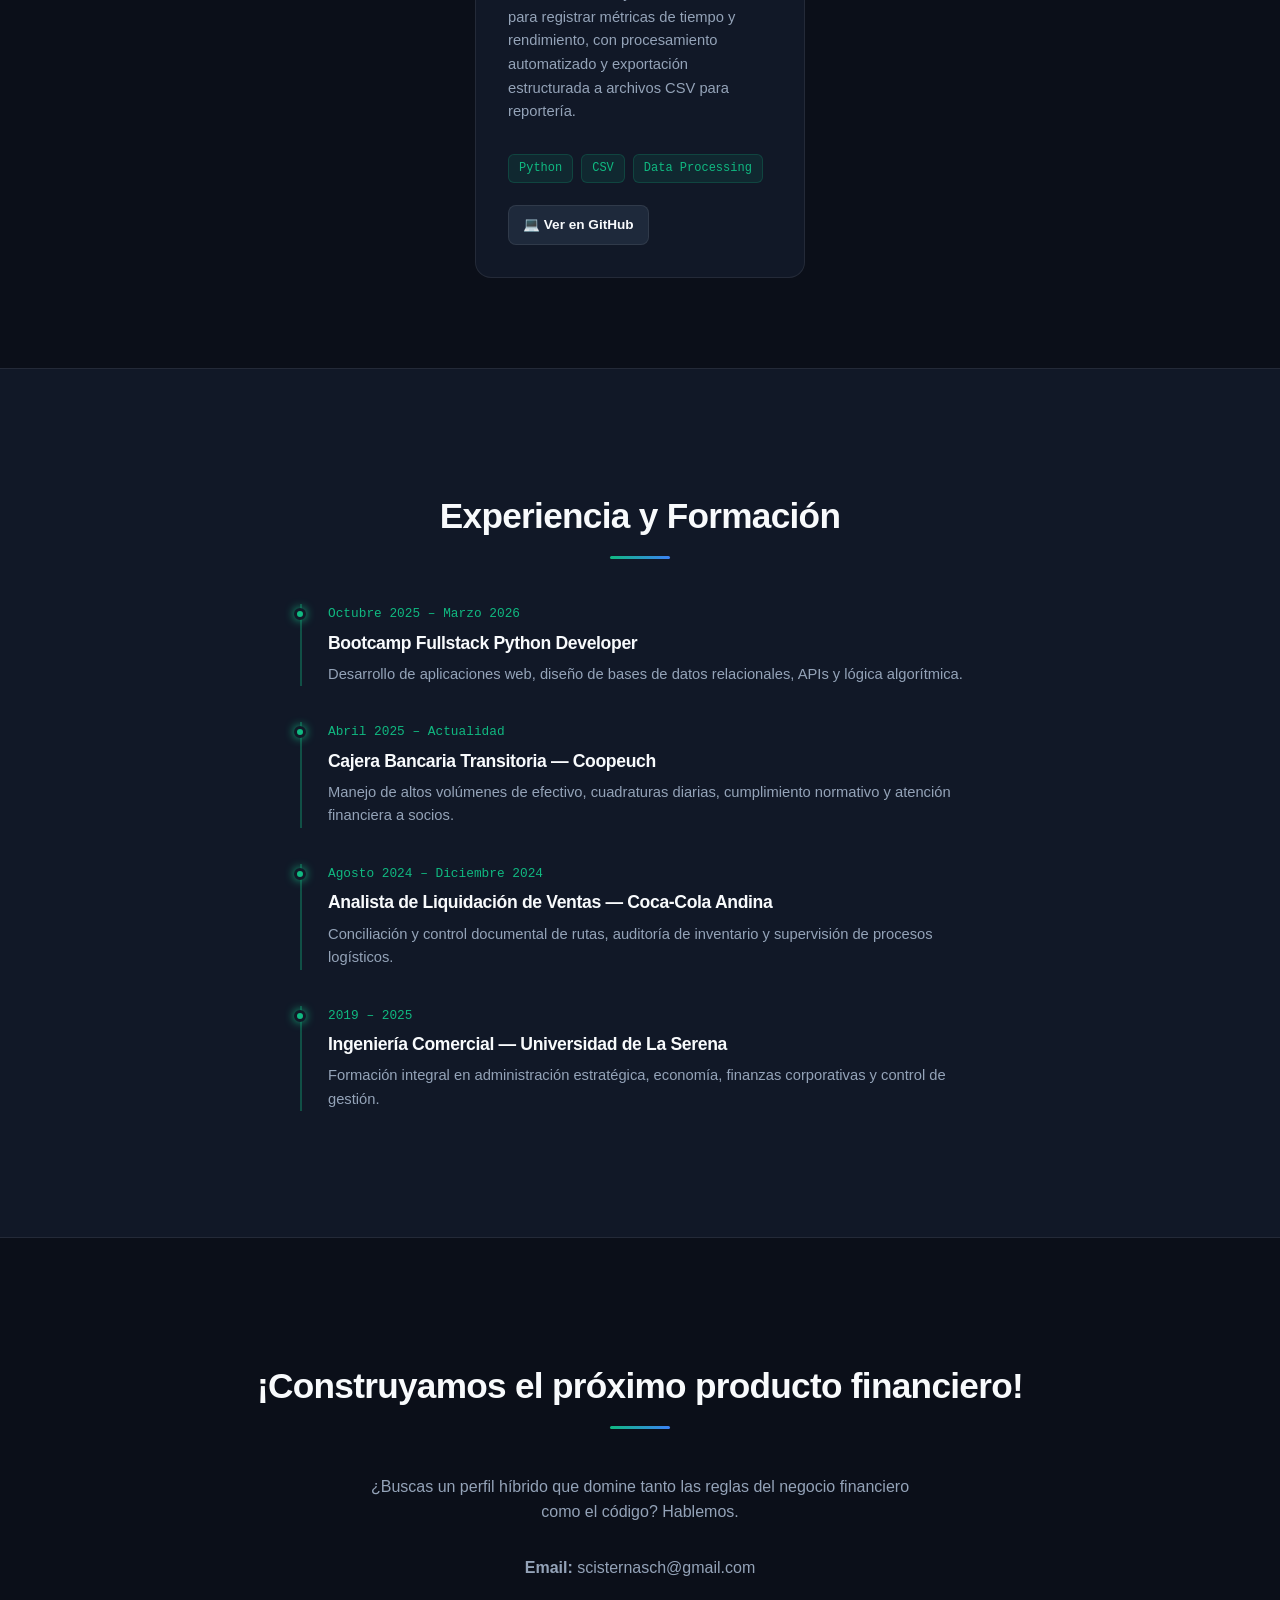
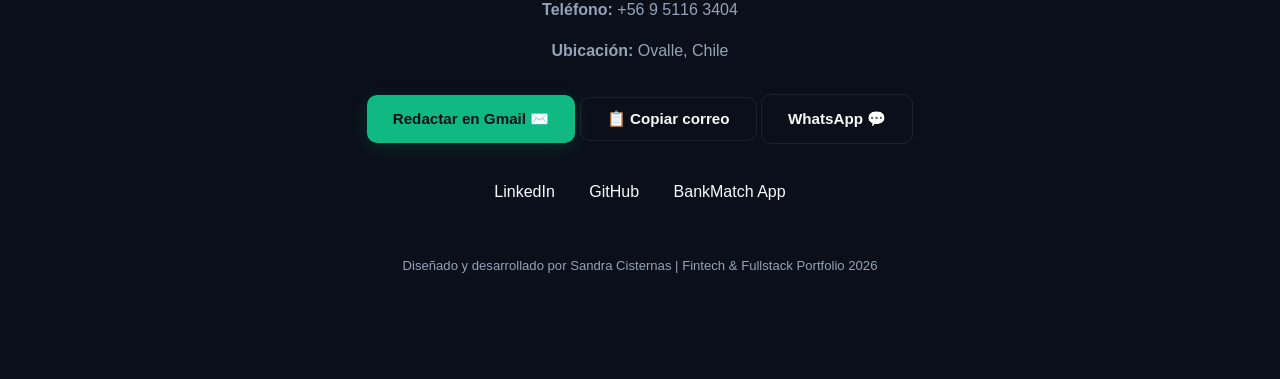
==== commit 62b6a69f: "Update contact methods in index.html Replaced email link with buttons for Gmail, copy email, and Wha" ====
--- a/index.html
+++ b/index.html
@@ -165,7 +165,11 @@
             <p><strong>Teléfono:</strong> +56 9 5116 3404</p>
             <p><strong>Ubicación:</strong> Ovalle, Chile</p>
         </div>
-        <a href="mailto:scisternasch@gmail.com" class="btn btn-primary">Enviar un correo ✉️</a>
+        <div class="contact-buttons">
+            <a href="https://mail.google.com/mail/?view=cm&fs=1&to=scisternasch@gmail.com&su=Contacto%20desde%20tu%20Portafolio" target="_blank" class="btn btn-primary">Redactar en Gmail ✉️</a>
+            <button id="copy-email-btn" class="btn btn-outline" onclick="copyEmail()">📋 Copiar correo</button>
+            <a href="https://wa.me/56951163404?text=Hola%20Sandra,%20vi%20tu%20portafolio%20y%20me%20gustaría%20contactarte." target="_blank" class="btn btn-outline">WhatsApp 💬</a>
+        </div>
         
         <div class="social-links">
             <a href="https://www.linkedin.com/in/sandra-cisternas-chinga-566505119/" target="_blank">LinkedIn</a>
--- a/style.css
+++ b/style.css
@@ -1,78 +1,96 @@
-/* Paleta de colores inspirada en la referencia */
+/* Paleta Fintech Moderna: Dark Slate, Emerald Green & Electric Blue */
 :root {
-    --bg-dark: #2a2226; /* Fondo principal oscuro */
-    --bg-section: #352a2f; /* Fondo de tarjetas */
-    --bg-pink: #df9ba6; /* Rosado pastel para secciones destacadas */
-    --text-light: #f5e6e8;
-    --text-muted: #bda8ae;
-    --primary: #df9ba6;
-    --primary-hover: #c9828d;
+    --bg-dark: #0b0f19;
+    --bg-section: #111827;
+    --bg-elevated: #1e293b;
+    --text-light: #f8fafc;
+    --text-muted: #94a3b8;
+    --primary: #10b981;
+    --primary-hover: #059669;
+    --accent: #3b82f6;
+    --border-color: rgba(255, 255, 255, 0.08);
+    --glow: rgba(16, 185, 129, 0.18);
+}
+
+html {
+    scroll-behavior: smooth;
+    box-sizing: border-box;
+}
+
+*, *::before, *::after {
+    box-sizing: inherit;
 }
 
 body {
     margin: 0;
-    font-family: 'Poppins', sans-serif;
+    font-family: 'Plus Jakarta Sans', sans-serif;
     background-color: var(--bg-dark);
     color: var(--text-light);
     line-height: 1.6;
 }
 
-h1, h2, h3 {
-    font-family: 'Playfair Display', serif;
-    font-weight: 400;
+h1, h2, h3, h4 {
+    font-family: 'Plus Jakarta Sans', sans-serif;
+    font-weight: 700;
+    letter-spacing: -0.02em;
+}
+
+h2 {
+    font-size: 2.2em;
+    margin-bottom: 10px;
 }
 
 .divider {
     width: 60px;
-    height: 2px;
-    background-color: var(--primary);
-    margin: 10px auto 40px;
-}
-
-.divider-light {
-    width: 60px;
-    height: 2px;
-    background-color: var(--bg-dark);
-    margin: 10px auto 40px;
-}
-
-/* Barra de Navegación */
+    height: 3px;
+    background: linear-gradient(90deg, var(--primary), var(--accent));
+    border-radius: 2px;
+    margin: 12px auto 45px;
+}
+
+/* Barra de Navegación con Glassmorphism */
 .navbar {
     display: flex;
     justify-content: space-between;
     align-items: center;
-    padding: 15px 10%;
-    background-color: rgba(42, 34, 38, 0.95); 
-    position: fixed; 
+    padding: 16px 10%;
+    background-color: rgba(11, 15, 25, 0.85);
+    backdrop-filter: blur(12px);
+    position: fixed;
     top: 0;
     left: 0;
     width: 100%;
-    box-sizing: border-box;
-    z-index: 1000; 
-    box-shadow: 0 4px 15px rgba(0, 0, 0, 0.3);
-    border-bottom: 1px solid var(--primary); 
+    z-index: 1000;
+    border-bottom: 1px solid var(--border-color);
 }
 
 .nav-logo {
-    font-family: 'Playfair Display', serif;
-    font-size: 1.5em;
-    color: var(--primary);
-    font-weight: 600;
+    font-size: 1.4em;
+    color: var(--text-light);
+    font-weight: 700;
+    letter-spacing: -0.5px;
+}
+
+.nav-logo span {
+    color: var(--primary);
+    font-family: 'JetBrains Mono', monospace;
+    font-size: 0.9em;
 }
 
 .nav-links {
     list-style: none;
     display: flex;
-    gap: 30px;
+    align-items: center;
+    gap: 28px;
     margin: 0;
     padding: 0;
 }
 
 .nav-links a {
-    color: var(--text-light);
+    color: var(--text-muted);
     text-decoration: none;
     font-weight: 500;
-    transition: color 0.3s;
+    transition: color 0.25s ease;
     font-size: 0.95em;
 }
 
@@ -80,28 +98,66 @@
     color: var(--primary);
 }
 
-/* Hero Section (Unificado con el margen para la barra) */
+.nav-links .nav-cta {
+    color: var(--primary);
+    border: 1px solid rgba(16, 185, 129, 0.4);
+    padding: 6px 16px;
+    border-radius: 8px;
+    background: rgba(16, 185, 129, 0.08);
+}
+
+.nav-links .nav-cta:hover {
+    background: var(--primary);
+    color: var(--bg-dark);
+}
+
+/* Hero Section */
 .hero {
-    margin-top: 60px; /* Evita que la barra tape el contenido */
-    display: flex;
-    justify-content: space-around;
+    margin-top: 65px;
+    display: flex;
+    justify-content: space-between;
     align-items: center;
+    gap: 40px;
     padding: 100px 10%;
-    background: linear-gradient(135deg, #402931 0%, var(--bg-dark) 100%);
-    min-height: 70vh;
+    background: radial-gradient(circle at 15% 50%, rgba(16, 185, 129, 0.08), transparent 40%),
+                radial-gradient(circle at 85% 30%, rgba(59, 130, 246, 0.08), transparent 40%),
+                var(--bg-dark);
+    min-height: 78vh;
+}
+
+.hero-text {
+    max-width: 580px;
+}
+
+.hero-badge {
+    display: inline-block;
+    font-family: 'JetBrains Mono', monospace;
+    font-size: 0.8em;
+    color: var(--primary);
+    background: rgba(16, 185, 129, 0.1);
+    border: 1px solid rgba(16, 185, 129, 0.3);
+    padding: 6px 14px;
+    border-radius: 20px;
+    margin-bottom: 16px;
 }
 
 .hero-text h1 {
-    font-size: 3.5em;
-    margin-bottom: 10px;
+    font-size: 3.2em;
+    line-height: 1.15;
+    margin: 0 0 15px;
 }
 
 .typewriter-container {
-    font-size: 1.5em;
+    font-family: 'JetBrains Mono', monospace;
+    font-size: 1.25em;
     color: var(--primary);
     font-weight: 500;
-    margin-bottom: 10px;
-    height: 35px; 
+    margin-bottom: 16px;
+    height: 32px;
+}
+
+.prompt {
+    color: var(--accent);
 }
 
 .cursor {
@@ -115,140 +171,330 @@
 
 .subtitle {
     color: var(--text-muted);
-    margin-bottom: 30px;
-    max-width: 400px;
-}
-
-/* Imagen de la hero con efecto redondeado "cute" */
-.hero-img {
-    width: 320px; 
-    height: 320px; 
-    border-radius: 50px; 
-    box-shadow: 0 10px 30px rgba(223, 155, 166, 0.3);
-    border: 4px solid #df9ba680; 
-    object-fit: cover; 
-    transition: transform 0.3s ease, box-shadow 0.3s ease;
-}
-
-.hero-img:hover {
-    transform: scale(1.03); 
-    box-shadow: 0 15px 40px rgba(223, 155, 166, 0.5); 
+    font-size: 1.05em;
+    margin-bottom: 32px;
+    max-width: 520px;
+}
+
+.hero-buttons {
+    display: flex;
+    gap: 15px;
+    flex-wrap: wrap;
 }
 
 .btn {
+    padding: 12px 26px;
+    text-decoration: none;
+    border-radius: 10px;
+    font-weight: 600;
+    font-size: 0.95em;
+    transition: all 0.25s ease;
+    display: inline-block;
+}
+
+.btn-primary {
     background-color: var(--primary);
     color: var(--bg-dark);
-    padding: 12px 30px;
-    text-decoration: none;
-    border-radius: 25px;
-    font-weight: 600;
-    transition: background 0.3s;
-    display: inline-block;
-}
-
-.btn:hover { background-color: var(--primary-hover); }
-
-/* Layout de Tarjetas Común */
+    box-shadow: 0 4px 20px var(--glow);
+}
+
+.btn-primary:hover {
+    background-color: var(--primary-hover);
+    transform: translateY(-2px);
+}
+
+.btn-outline {
+    background-color: transparent;
+    color: var(--text-light);
+    border: 1px solid var(--border-color);
+}
+
+.btn-outline:hover {
+    border-color: var(--primary);
+    color: var(--primary);
+}
+
+.hero-img {
+    width: 310px;
+    height: 310px;
+    border-radius: 28px;
+    box-shadow: 0 20px 50px rgba(0, 0, 0, 0.5), 0 0 30px var(--glow);
+    border: 2px solid rgba(16, 185, 129, 0.35);
+    object-fit: cover;
+    transition: transform 0.3s ease, border-color 0.3s ease;
+}
+
+.hero-img:hover {
+    transform: translateY(-5px);
+    border-color: var(--primary);
+}
+
+/* Secciones y Tarjetas */
 section {
-    padding: 80px 10%;
+    padding: 90px 10%;
     text-align: center;
 }
 
 .cards-container {
     display: flex;
-    gap: 30px;
+    gap: 28px;
     justify-content: center;
     flex-wrap: wrap;
 }
 
 .card {
     background-color: var(--bg-section);
-    padding: 30px;
-    border-radius: 15px;
-    width: 280px;
-    border: 1px solid #4a3a41;
+    padding: 32px;
+    border-radius: 16px;
+    width: 330px;
+    border: 1px solid var(--border-color);
     text-align: left;
-    transition: transform 0.3s;
-}
-
-.card:hover { transform: translateY(-5px); }
-.card h3 { color: var(--primary); font-size: 1.3em; margin-top: 0; }
-.card p { color: var(--text-muted); font-size: 0.9em; }
-
-/* Skills */
-.skills { border-top: 1px solid #4a3a41; border-bottom: 1px solid #4a3a41; }
-.skills-desc { color: var(--text-muted); margin-bottom: 30px; }
+    transition: transform 0.3s ease, border-color 0.3s ease, box-shadow 0.3s ease;
+    display: flex;
+    flex-direction: column;
+    justify-content: space-between;
+    position: relative;
+}
+
+.card:hover {
+    transform: translateY(-6px);
+    border-color: rgba(16, 185, 129, 0.4);
+    box-shadow: 0 12px 30px rgba(0, 0, 0, 0.4);
+}
+
+.card h3 {
+    color: var(--text-light);
+    font-size: 1.25em;
+    margin-top: 0;
+    margin-bottom: 12px;
+}
+
+.card p {
+    color: var(--text-muted);
+    font-size: 0.92em;
+    margin-bottom: 20px;
+}
+
+/* Proyecto Destacado (BankMatch) */
+.featured-project {
+    border: 1px solid rgba(16, 185, 129, 0.45);
+    background: linear-gradient(180deg, rgba(16, 185, 129, 0.06) 0%, var(--bg-section) 100%);
+}
+
+.project-badge {
+    position: absolute;
+    top: 16px;
+    right: 16px;
+    font-family: 'JetBrains Mono', monospace;
+    font-size: 0.72em;
+    background: rgba(16, 185, 129, 0.15);
+    color: var(--primary);
+    border: 1px solid rgba(16, 185, 129, 0.35);
+    padding: 3px 10px;
+    border-radius: 12px;
+    font-weight: 500;
+}
+
+/* Habilidades (Stack) */
+.skills {
+    background-color: rgba(17, 24, 39, 0.5);
+    border-top: 1px solid var(--border-color);
+    border-bottom: 1px solid var(--border-color);
+}
+
+.skills-desc {
+    color: var(--text-muted);
+    margin-bottom: 35px;
+}
+
 .tags-container {
     display: flex;
     justify-content: center;
-    gap: 15px;
+    gap: 12px;
     flex-wrap: wrap;
-    max-width: 800px;
+    max-width: 820px;
     margin: 0 auto;
 }
+
 .tag {
+    font-family: 'JetBrains Mono', monospace;
     background-color: var(--bg-section);
-    border: 1px solid var(--primary);
-    color: var(--text-light);
-    padding: 8px 20px;
-    border-radius: 20px;
-    font-size: 0.9em;
-}
-
-/* Proyectos (usa estilos de .card) */
-.tech-tags { margin: 15px 0; }
+    border: 1px solid var(--border-color);
+    color: var(--text-light);
+    padding: 10px 20px;
+    border-radius: 10px;
+    font-size: 0.88em;
+    transition: all 0.25s ease;
+}
+
+.tag:hover {
+    border-color: var(--primary);
+    color: var(--primary);
+    transform: translateY(-2px);
+}
+
+/* Etiquetas y Enlaces de Proyectos */
+.tech-tags {
+    display: flex;
+    flex-wrap: wrap;
+    gap: 8px;
+    margin: 10px 0 22px;
+}
+
 .tech-tags span {
-    font-size: 0.8em;
-    color: var(--primary);
-    background: rgba(223, 155, 166, 0.1);
+    font-family: 'JetBrains Mono', monospace;
+    font-size: 0.75em;
+    color: var(--primary);
+    background: rgba(16, 185, 129, 0.1);
+    border: 1px solid rgba(16, 185, 129, 0.2);
     padding: 4px 10px;
-    border-radius: 10px;
-    margin-right: 5px;
-}
-.btn-small { color: var(--primary); text-decoration: none; font-weight: 500; font-size: 0.9em; }
-.btn-small:hover { text-decoration: underline; }
-
-/* Experiencia (Pink Background) */
+    border-radius: 6px;
+}
+
+.project-links {
+    display: flex;
+    gap: 12px;
+    align-items: center;
+    margin-top: auto;
+}
+
+.btn-small {
+    color: var(--text-light);
+    text-decoration: none;
+    font-weight: 600;
+    font-size: 0.85em;
+    padding: 8px 14px;
+    border-radius: 8px;
+    border: 1px solid var(--border-color);
+    background: var(--bg-elevated);
+    transition: all 0.2s ease;
+}
+
+.btn-small:hover {
+    border-color: var(--primary);
+    color: var(--primary);
+}
+
+.btn-live {
+    background: var(--primary);
+    color: var(--bg-dark);
+    border-color: var(--primary);
+}
+
+.btn-live:hover {
+    background: var(--primary-hover);
+    color: var(--bg-dark);
+}
+
+/* Experiencia y Formación (Timeline Fintech) */
 .experience {
-    background-color: var(--bg-pink);
-    color: var(--bg-dark);
-}
-.experience h2 { color: var(--bg-dark); }
+    background-color: var(--bg-section);
+    border-top: 1px solid var(--border-color);
+    border-bottom: 1px solid var(--border-color);
+}
+
 .timeline {
-    max-width: 600px;
+    max-width: 680px;
     margin: 0 auto;
     text-align: left;
 }
+
 .timeline-item {
-    border-left: 2px solid var(--bg-dark);
-    padding-left: 20px;
+    border-left: 2px solid rgba(16, 185, 129, 0.35);
+    padding-left: 26px;
     position: relative;
-    margin-bottom: 30px;
-}
+    margin-bottom: 36px;
+}
+
 .timeline-item::before {
-    content: '🌸';
+    content: '';
+    width: 12px;
+    height: 12px;
+    background-color: var(--primary);
+    border: 3px solid var(--bg-section);
+    border-radius: 50%;
     position: absolute;
-    left: -12px;
-    top: 0;
-    font-size: 14px;
-}
-.timeline-item h4 { margin: 0 0 5px; font-family: 'Poppins', sans-serif; font-weight: 600; }
-.timeline-item p { margin: 0; font-size: 0.9em; opacity: 0.8; }
+    left: -8px;
+    top: 4px;
+    box-shadow: 0 0 10px var(--primary);
+}
+
+.timeline-date {
+    font-family: 'JetBrains Mono', monospace;
+    font-size: 0.8em;
+    color: var(--primary);
+    display: block;
+    margin-bottom: 4px;
+}
+
+.timeline-item h4 {
+    margin: 0 0 6px;
+    font-size: 1.1em;
+    color: var(--text-light);
+}
+
+.timeline-item p {
+    margin: 0;
+    font-size: 0.92em;
+    color: var(--text-muted);
+}
 
 /* Contacto */
-.contact-info { margin: 30px 0; color: var(--text-muted); }
-.social-links { margin: 30px 0; }
+.contact-subtitle {
+    color: var(--text-muted);
+    max-width: 540px;
+    margin: 0 auto;
+}
+
+.contact-info {
+    margin: 30px 0;
+    color: var(--text-muted);
+}
+
+.social-links {
+    margin: 35px 0;
+}
+
 .social-links a {
-    color: var(--primary);
+    color: var(--text-light);
     text-decoration: none;
     margin: 0 15px;
     font-weight: 500;
-}
-.footer-note { font-size: 0.8em; color: var(--text-muted); margin-top: 50px; }
-
-/* Responsive básico */
+    transition: color 0.2s;
+}
+
+.social-links a:hover {
+    color: var(--primary);
+}
+
+.footer-note {
+    font-size: 0.82em;
+    color: var(--text-muted);
+    margin-top: 50px;
+}
+
+/* Responsive */
 @media (max-width: 768px) {
-    .hero { flex-direction: column; text-align: center; }
-    .hero-text { margin-bottom: 40px; }
-    .hero-img { width: 200px; height: 200px; }
-}+    .navbar {
+        padding: 15px 6%;
+    }
+    .nav-links {
+        gap: 15px;
+        font-size: 0.85em;
+    }
+    .hero {
+        flex-direction: column-reverse;
+        text-align: center;
+        padding: 70px 6%;
+    }
+    .hero-buttons {
+        justify-content: center;
+    }
+    .hero-img {
+        width: 220px;
+        height: 220px;
+    }
+    .card {
+        width: 100%;
+    }
+}
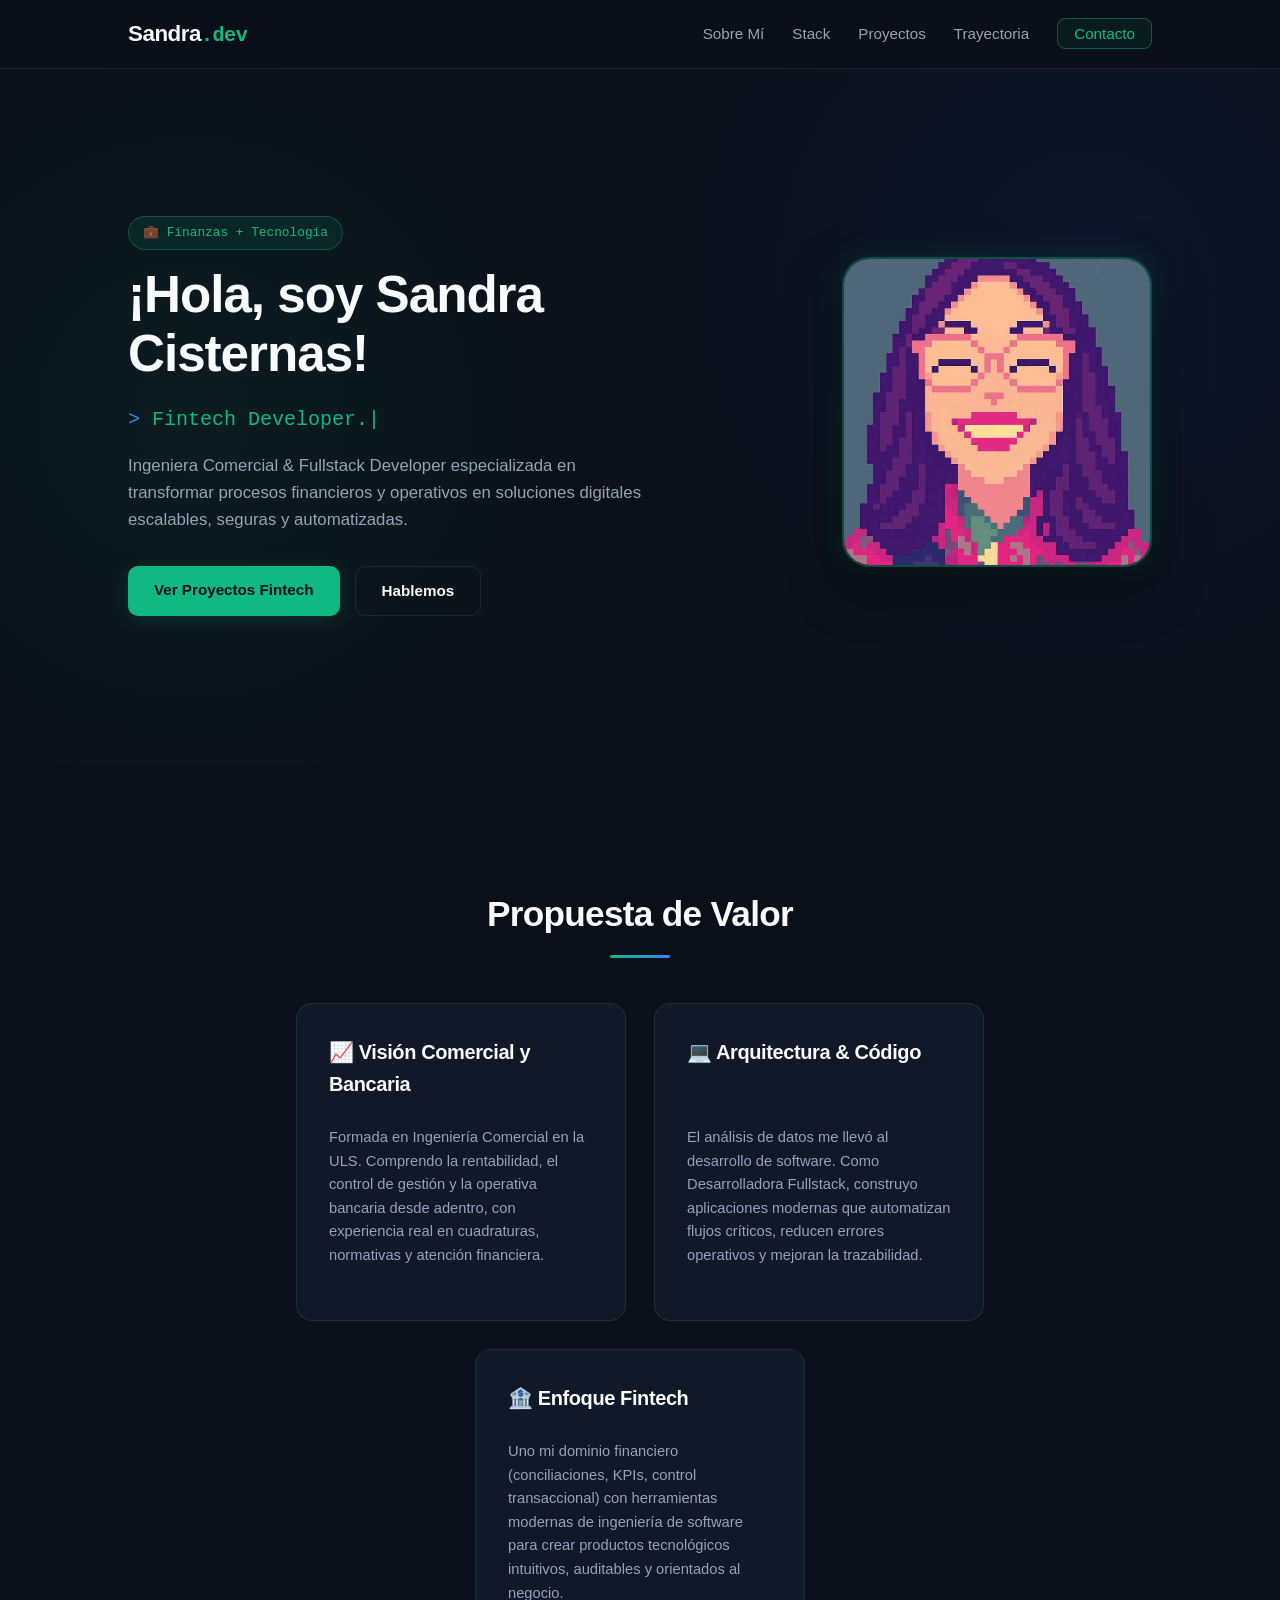
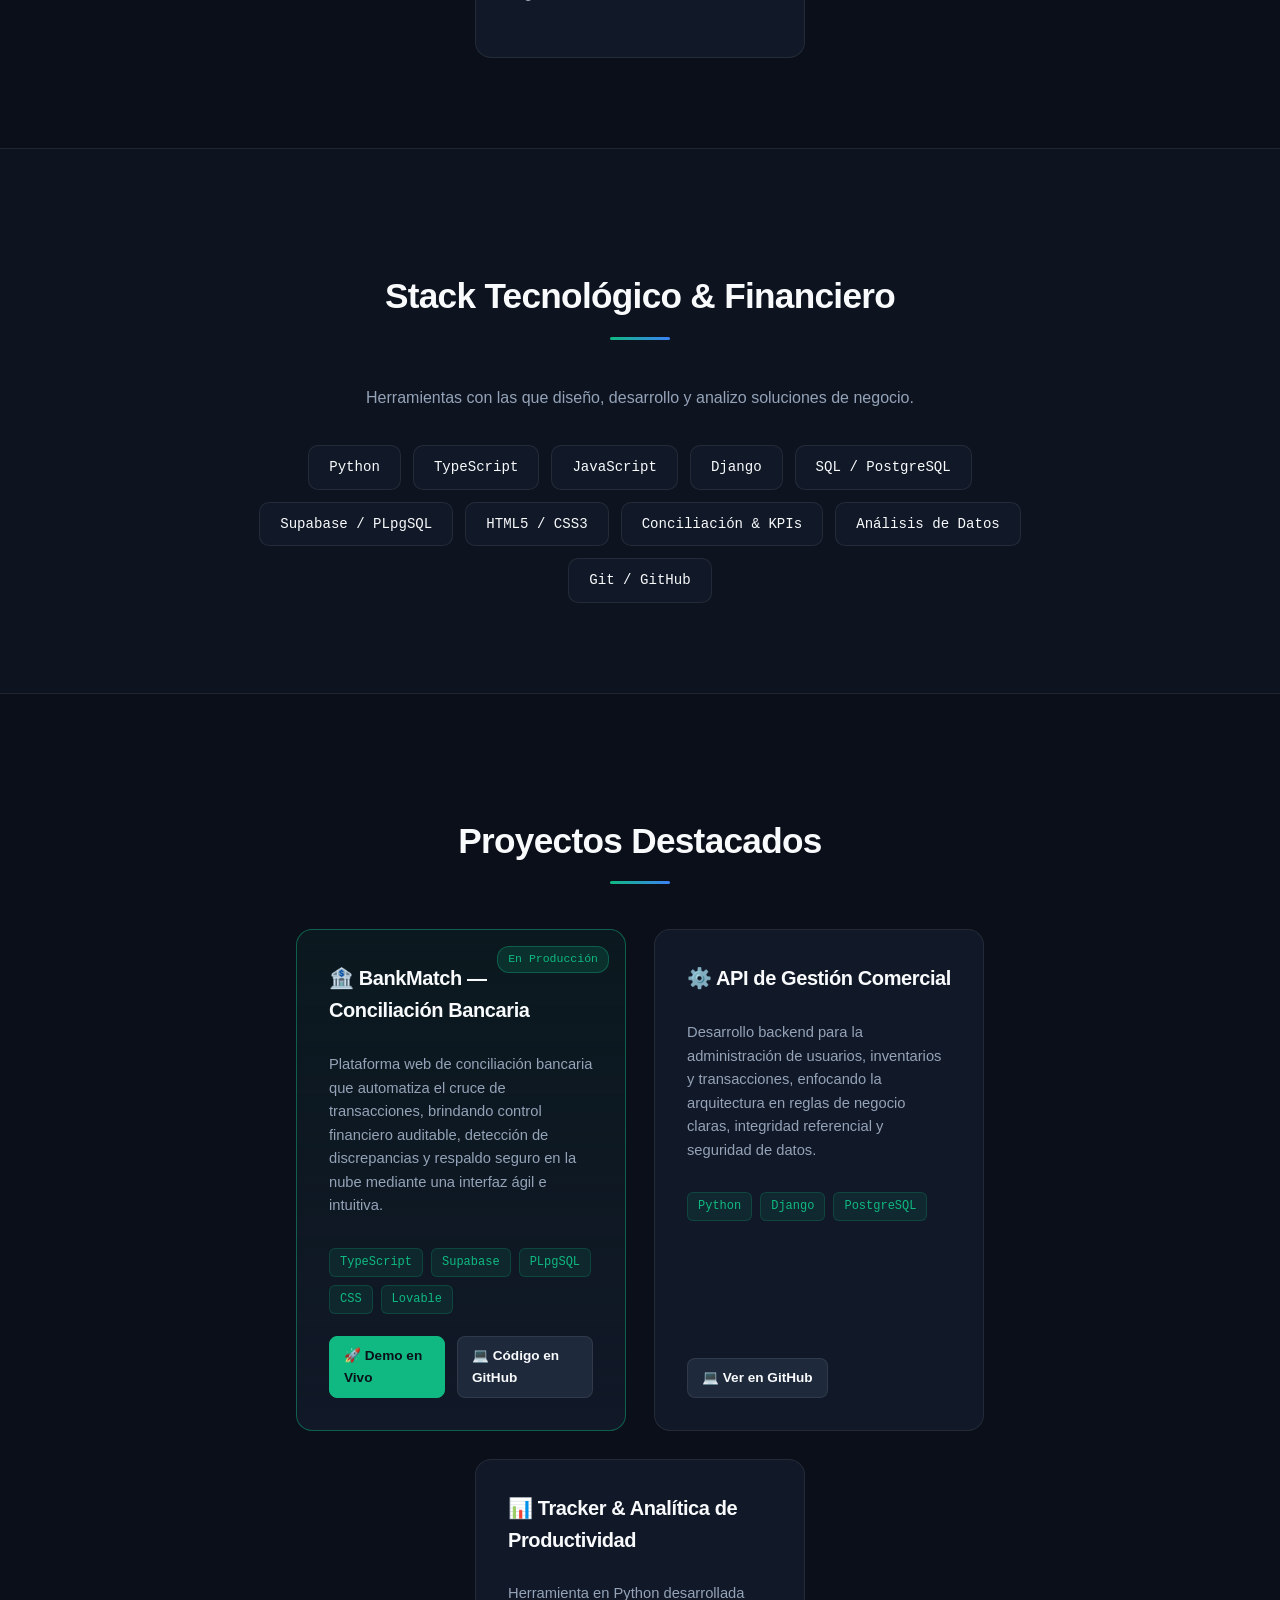
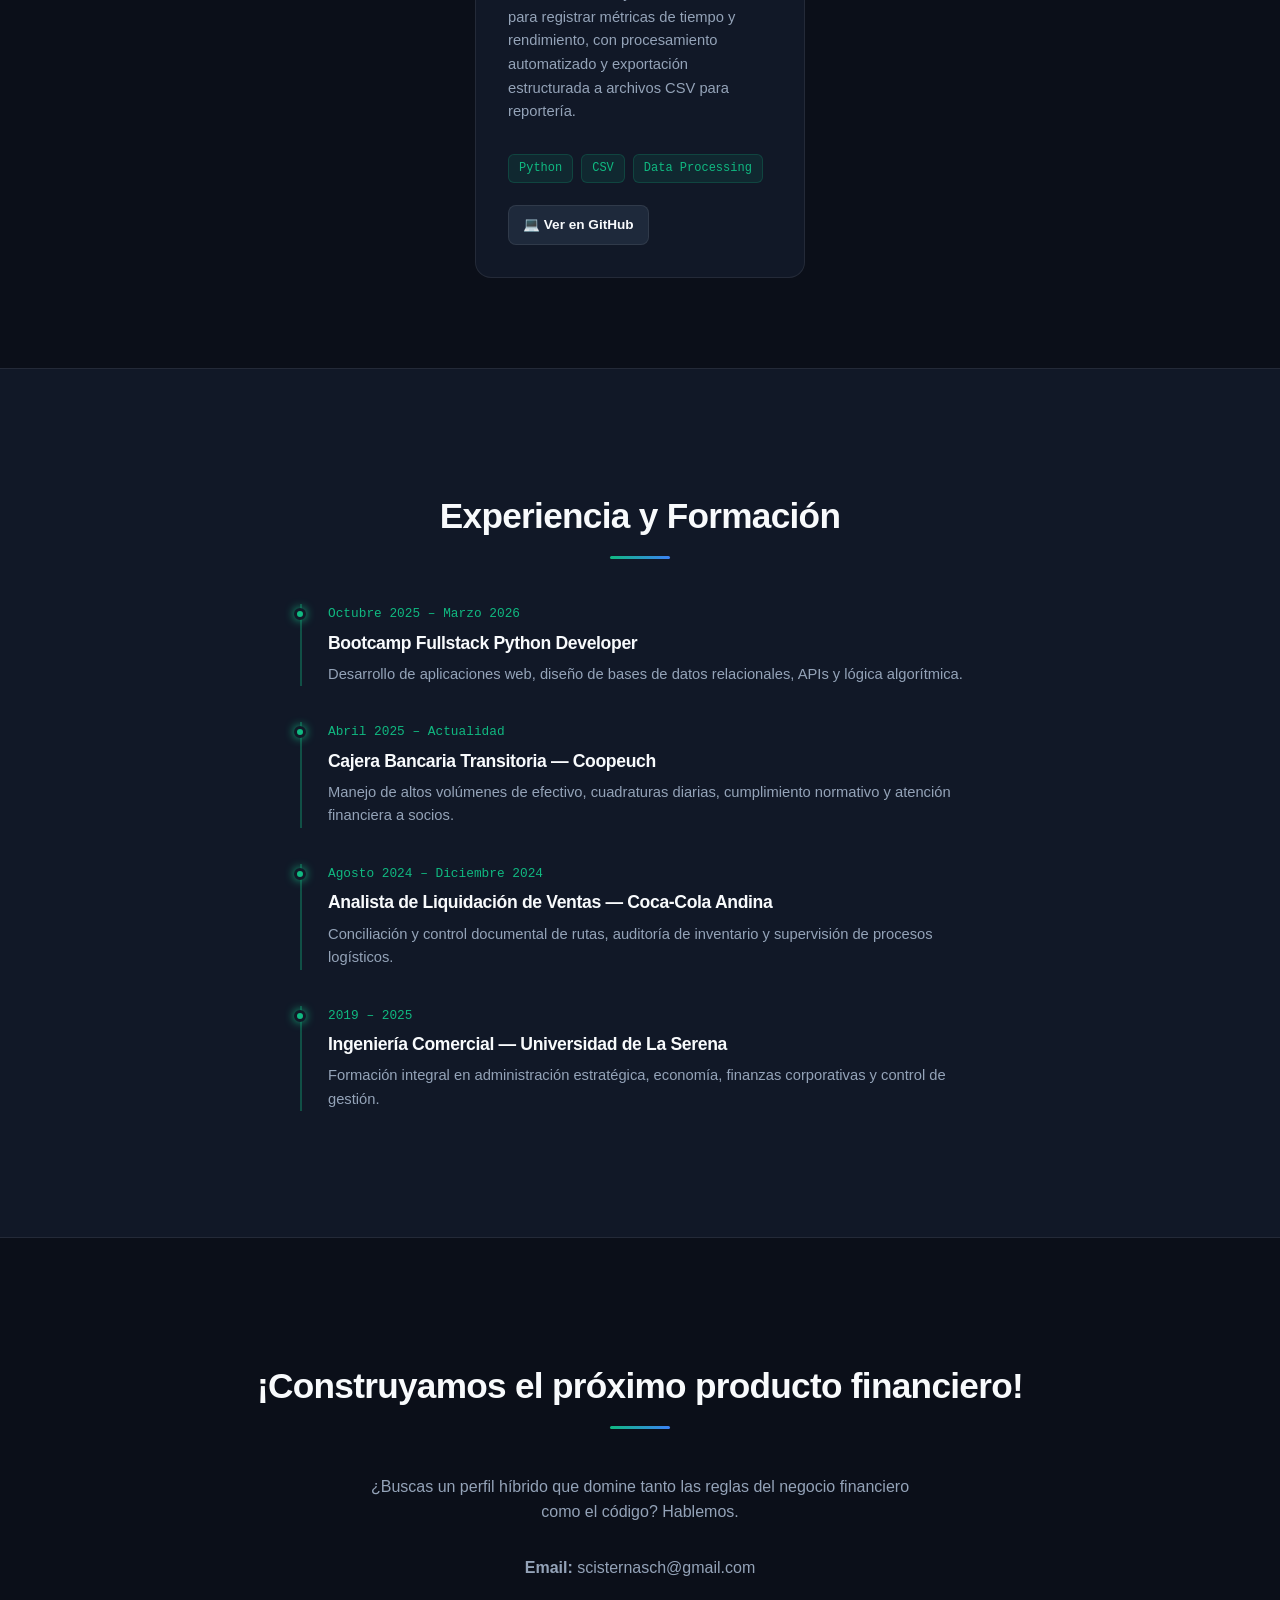
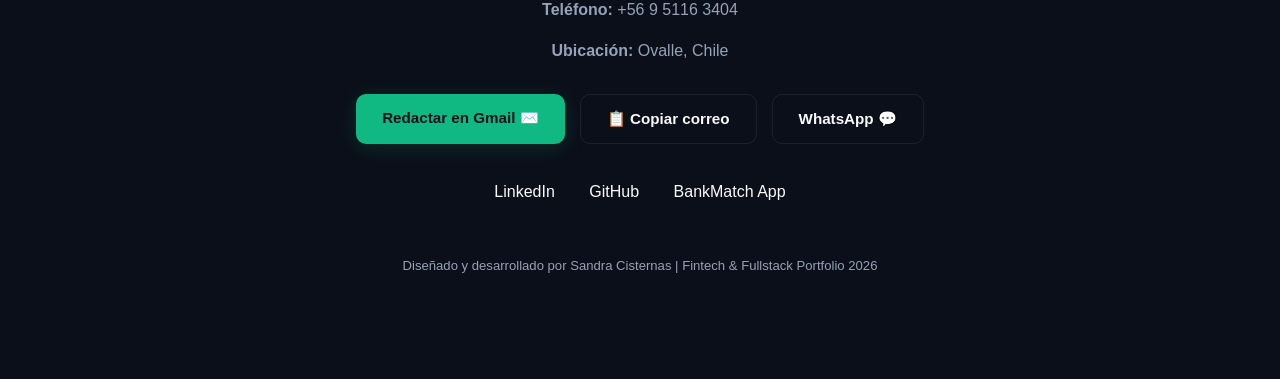
==== commit 08ded0c5: "Update script tag to include version query parameter" ====
--- a/index.html
+++ b/index.html
@@ -179,6 +179,6 @@
         <p class="footer-note">Diseñado y desarrollado por Sandra Cisternas | Fintech & Fullstack Portfolio 2026</p>
     </section>
 
-    <script src="script.js"></script>
+    <script src="script.js?v=2"></script>
 </body>
 </html>
--- a/style.css
+++ b/style.css
@@ -498,3 +498,15 @@
         width: 100%;
     }
 }
+.contact-buttons {
+    display: flex;
+    justify-content: center;
+    gap: 15px;
+    flex-wrap: wrap;
+    margin-top: 20px;
+}
+
+button.btn {
+    font-family: 'Plus Jakarta Sans', sans-serif;
+    cursor: pointer;
+}
